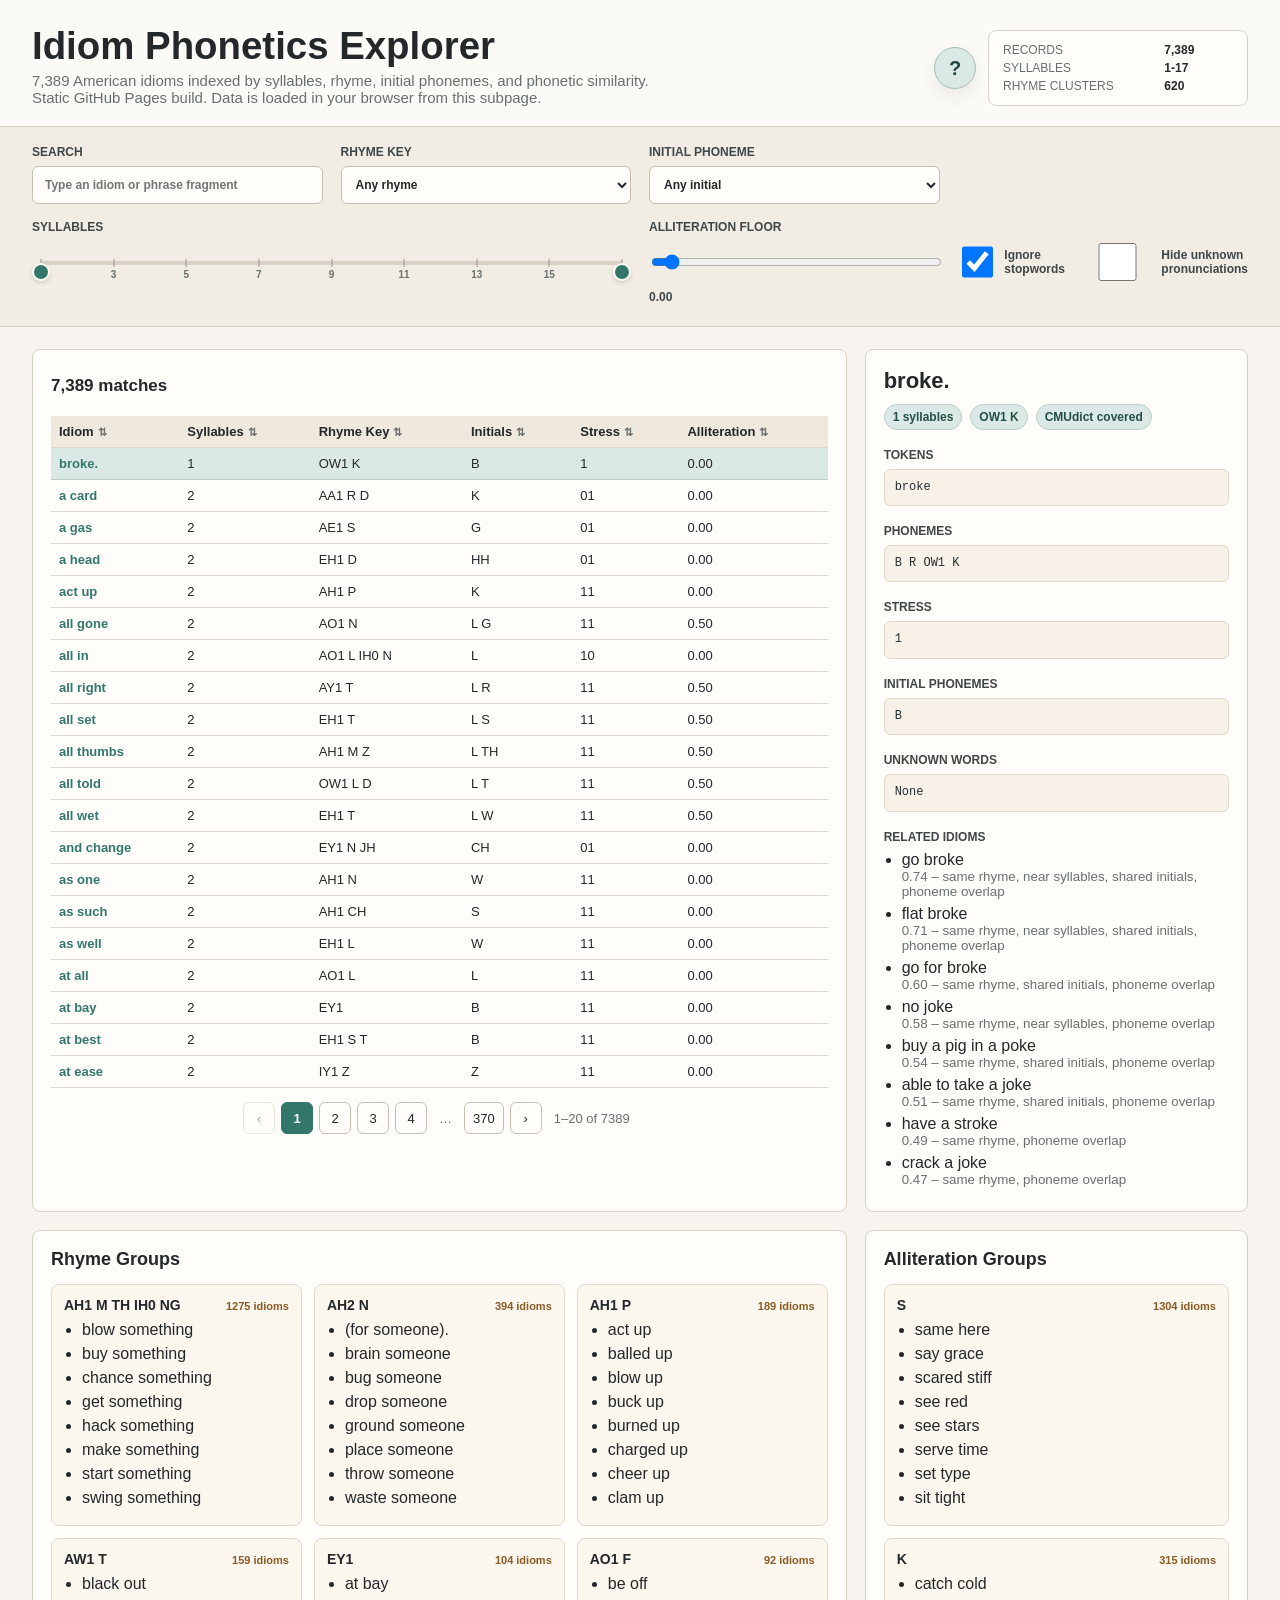
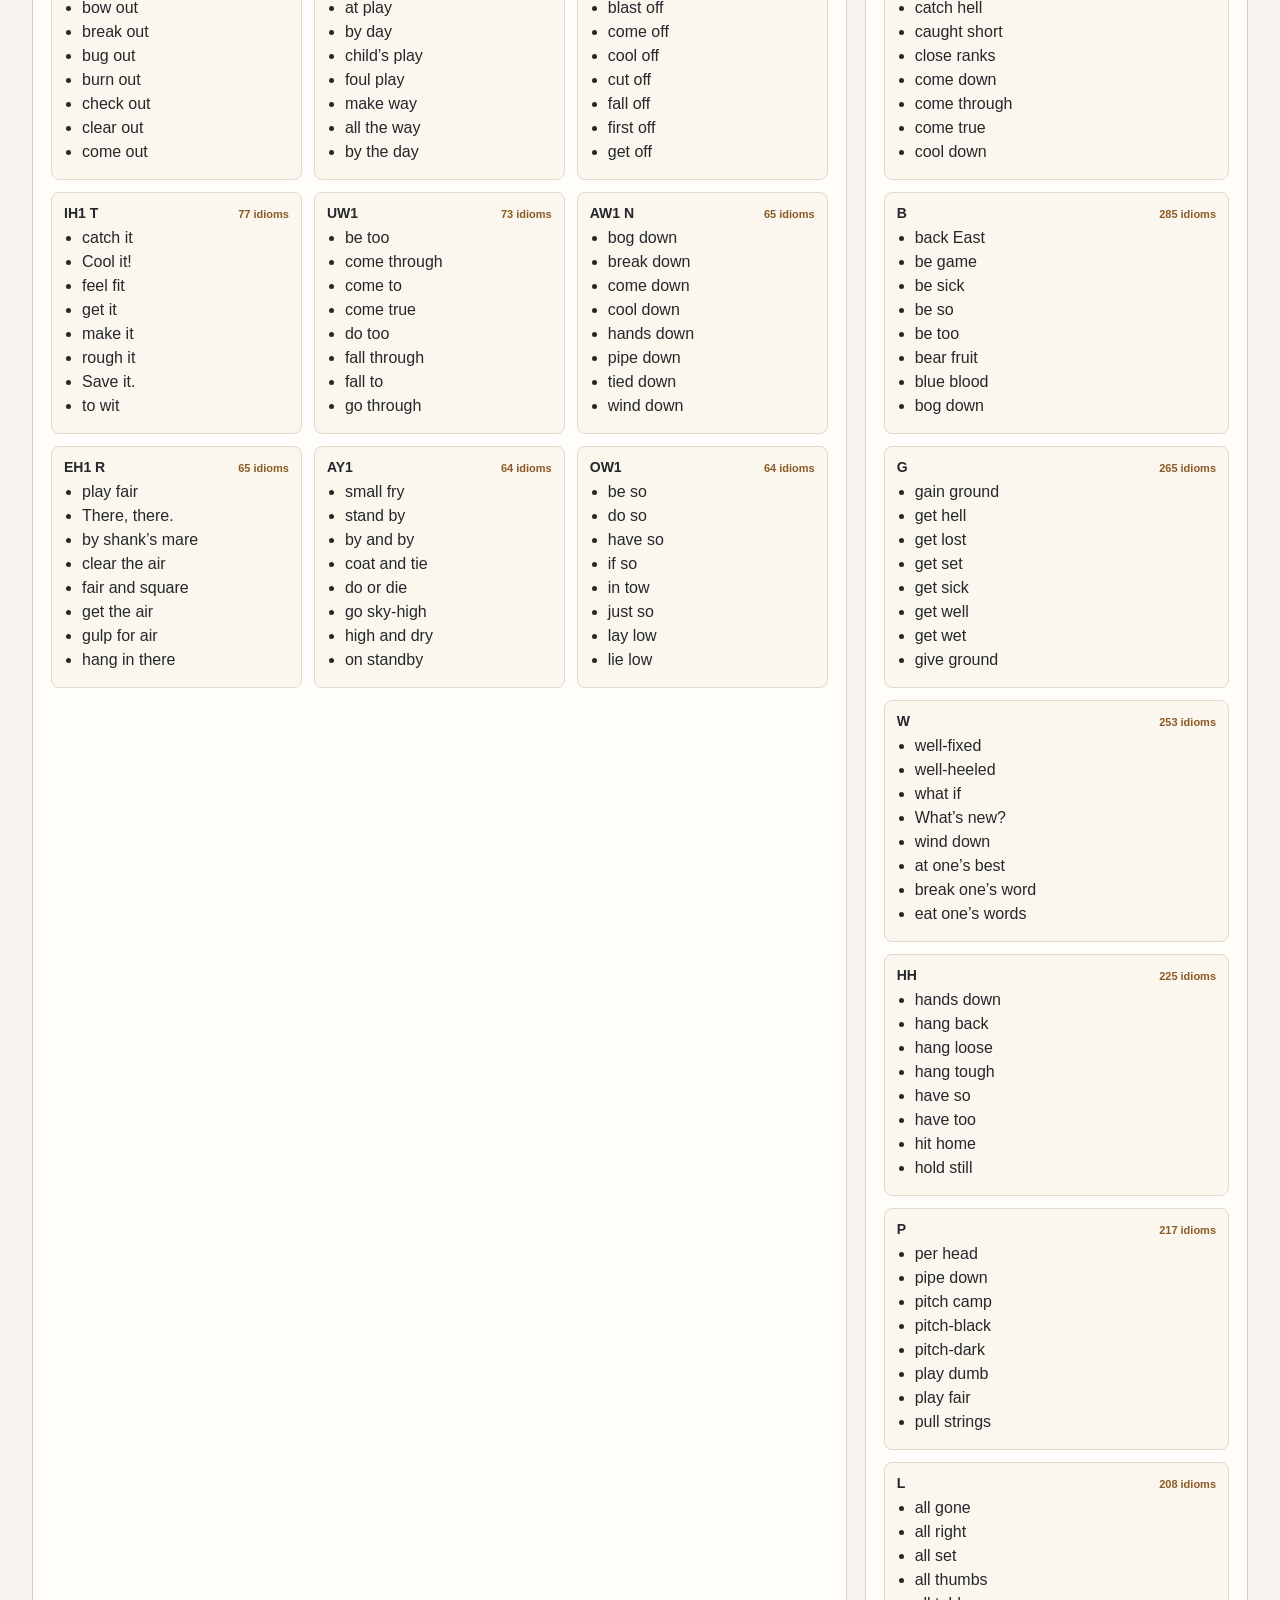
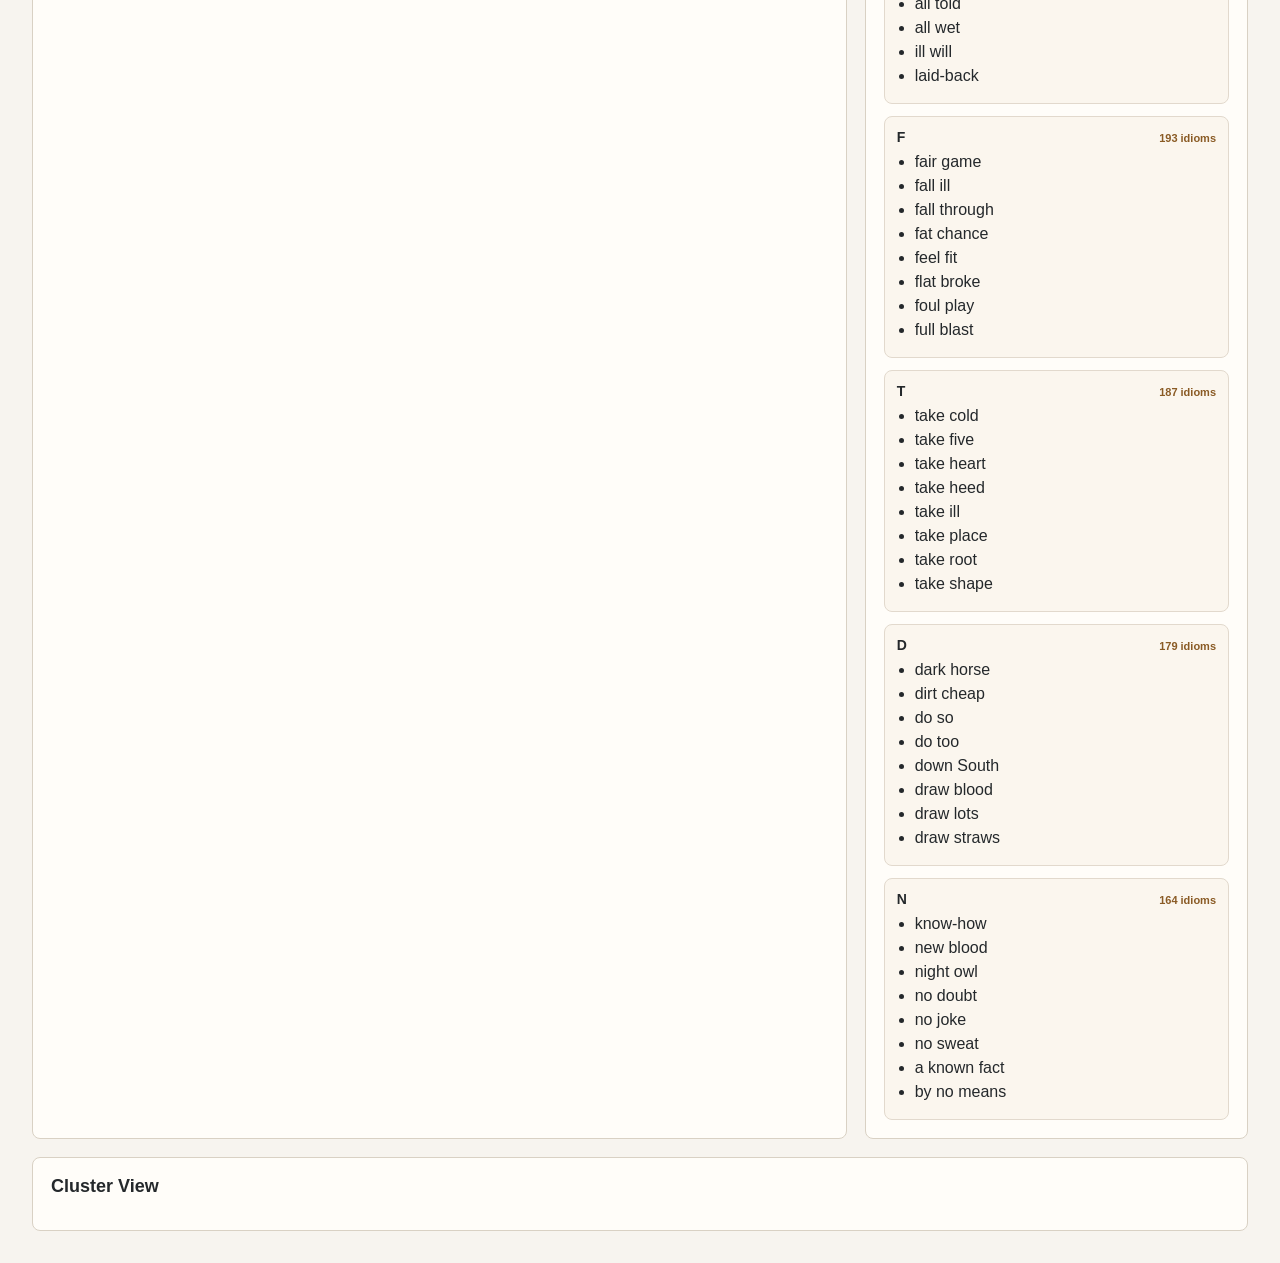
==== docs/idiom-dictionary-network/index.html @ a259558b "removed python build from CI/CD" ====
<!doctype html>
<html lang="en">
<head>
  <meta charset="utf-8">
  <meta name="viewport" content="width=device-width, initial-scale=1">
  <title>Idiom Phonetics Explorer</title>
  <meta name="description" content="Explore 7,389 American idioms by syllable count, rhyme, alliteration, stress patterns, and phonetic similarity.">
  <link rel="stylesheet" href="./assets/styles.css">
  <link rel="stylesheet" href="./assets/static.css">
  <script src="https://d3js.org/d3.v7.min.js"></script>
</head>
<body>
  <div class="app-shell">
    <header class="masthead">
      <div class="masthead-copy">
        <h1>Idiom Phonetics Explorer</h1>
        <p>7,389 American idioms indexed by syllables, rhyme, initial phonemes, and phonetic similarity.</p>
        <p class="static-note">Static GitHub Pages build. Data is loaded in your browser from this subpage.</p>
      </div>
      <div class="masthead-tools">
        <button id="help-open" class="help-button" type="button" title="Open phonetics guide" aria-label="Open phonetics guide" aria-haspopup="dialog" aria-expanded="false">?</button>
        <div class="dataset-meta">
          <span>Records</span><strong>7,389</strong>
          <span>Syllables</span><strong>1-17</strong>
          <span>Rhyme clusters</span><strong>620</strong>
        </div>
      </div>
    </header>

    <div id="help-modal" class="help-modal" role="dialog" aria-modal="true" aria-labelledby="help-title">
      <div class="help-backdrop" data-close-help></div>
      <div class="help-dialog" role="document">
        <div class="help-modal-header">
          <div>
            <p class="help-kicker">Phonetic Guide</p>
            <h2 id="help-title">How the sound filters work</h2>
          </div>
          <button id="help-close" class="help-close-button" type="button" title="Close help" aria-label="Close help">&times;</button>
        </div>
        <p class="help-intro">These labels are sound-based. Read the phoneme codes as compact pronunciation hints, then use the filters to compare idioms by how they sound.</p>
        <div class="help-tabs-shell">
          <div class="help-tabs" role="tablist" aria-label="Phonetics lessons">
            <button id="help-tab-rhyme" class="help-tab help-tab-selected" type="button" role="tab" aria-selected="true" aria-controls="help-panel-rhyme" data-help-tab="rhyme">Rhyme Key</button>
            <button id="help-tab-initials" class="help-tab" type="button" role="tab" aria-selected="false" aria-controls="help-panel-initials" data-help-tab="initials">Initials</button>
            <button id="help-tab-alliteration" class="help-tab" type="button" role="tab" aria-selected="false" aria-controls="help-panel-alliteration" data-help-tab="alliteration">Alliteration Floor</button>
            <button id="help-tab-stress" class="help-tab" type="button" role="tab" aria-selected="false" aria-controls="help-panel-stress" data-help-tab="stress">Stress</button>
            <button id="help-tab-phonemes" class="help-tab" type="button" role="tab" aria-selected="false" aria-controls="help-panel-phonemes" data-help-tab="phonemes">Phonemes</button>
          </div>
          <section id="help-panel-rhyme" class="help-tab-panel is-active" role="tabpanel" aria-labelledby="help-tab-rhyme" data-help-panel="rhyme">
            <h3>Rhyme key</h3>
            <p>A rhyme key is the ending sound signature for the whole idiom. The app starts at the last stressed vowel and keeps every phoneme to the end.</p>
            <p class="help-link-row"><a href="https://en.wikipedia.org/wiki/Rhyme" target="_blank" rel="noreferrer noopener">Rhyme on Wikipedia</a></p>
            <div class="help-example"><span>Example</span><code>EH1 F ER0 T</code><span>Phrase</span><strong>an A for effort</strong></div>
            <ul>
              <li>Use it to find idioms whose endings sound alike.</li>
              <li>Spelling does not matter; the ARPABET sound codes do.</li>
              <li>Blank keys mean the app could not find enough pronunciation data.</li>
            </ul>
          </section>
          <section id="help-panel-initials" class="help-tab-panel" role="tabpanel" aria-labelledby="help-tab-initials" data-help-panel="initials" hidden>
            <h3>Initials</h3>
            <p>Initials are first consonant sounds from counted words, not first letters. Sound is what matters: cat and kite share K, and phone and fun share F even though they do not share the same first letter.</p>
            <p class="help-link-row"><a href="https://en.wikipedia.org/wiki/Syllable#Onset" target="_blank" rel="noreferrer noopener">Syllable onset on Wikipedia</a></p>
            <div class="help-example"><span>Example</span><code>L K B</code><span>Phrase</span><strong>let the cat out of the bag (stopwords ignored)</strong></div>
            <ul>
              <li>Words that begin with a vowel may not add an initial consonant.</li>
              <li>The stopword option can skip small words such as a, the, of, and to.</li>
              <li>Use the Initial Phoneme filter to gather idioms that start with a chosen sound.</li>
            </ul>
          </section>
          <section id="help-panel-alliteration" class="help-tab-panel" role="tabpanel" aria-labelledby="help-tab-alliteration" data-help-panel="alliteration" hidden>
            <h3>Alliteration floor</h3>
            <p>The floor is the minimum repeated-initial score an idiom must reach. The score is the share of counted words using the most common initial sound.</p>
            <p class="help-link-row"><a href="https://en.wikipedia.org/wiki/Alliteration" target="_blank" rel="noreferrer noopener">Alliteration on Wikipedia</a></p>
            <div class="help-example"><span>Example</span><code>0.67 (D F F)</code><span>Phrase</span><strong>add fuel to the fire</strong></div>
            <ul>
              <li>0.00 lets every idiom through.</li>
              <li>0.50 keeps idioms where at least half of the counted initials match.</li>
              <li>1.00 keeps only phrases where every counted initial matches.</li>
            </ul>
          </section>
          <section id="help-panel-stress" class="help-tab-panel" role="tabpanel" aria-labelledby="help-tab-stress" data-help-panel="stress" hidden>
            <h3>Stress</h3>
            <p>Stress marks show which syllables are emphasized in pronunciation. Here, 1 means stressed and 0 means unstressed.</p>
            <p class="help-link-row"><a href="https://en.wikipedia.org/wiki/Stress_(linguistics)" target="_blank" rel="noreferrer noopener">Stress (linguistics) on Wikipedia</a></p>
            <div class="help-example"><span>Example</span><code>1 0 1</code><span>Phrase</span><strong>by and by</strong></div>
            <ul>
              <li>ARPABET vowels carry stress numbers: AH0 is unstressed, EH1 is stressed.</li>
              <li>The app treats primary and secondary stress as stressed.</li>
              <li>Stress matters for rhyme because the rhyme key begins near the final stressed vowel.</li>
            </ul>
          </section>
          <section id="help-panel-phonemes" class="help-tab-panel" role="tabpanel" aria-labelledby="help-tab-phonemes" data-help-panel="phonemes" hidden>
            <h3>Phoneme pronunciation guide</h3>
            <p>Phonemes are the speech sounds behind each idiom. This app uses ARPABET codes: consonants are plain letters, and vowels usually end with a stress number.</p>
            <p class="help-link-row"><a href="https://en.wikipedia.org/wiki/ARPABET" target="_blank" rel="noreferrer noopener">ARPABET on Wikipedia</a></p>
            <div class="help-example"><span>Example</span><code>K AE1 T = cat</code><span>Phrase</span><strong>let the cat out of the bag</strong></div>
            <div class="phoneme-guide">
              <div class="phoneme-card"><code>AA</code><span>f<u>a</u>ther</span></div>
              <div class="phoneme-card"><code>AE</code><span>c<u>a</u>t</span></div>
              <div class="phoneme-card"><code>AH</code><span>str<u>u</u>t or sof<u>a</u></span></div>
              <div class="phoneme-card"><code>AO</code><span>th<u>ou</u>ght</span></div>
              <div class="phoneme-card"><code>AW</code><span>c<u>ow</u></span></div>
              <div class="phoneme-card"><code>AY</code><span>m<u>y</u></span></div>
              <div class="phoneme-card"><code>EH</code><span>b<u>e</u>d</span></div>
              <div class="phoneme-card"><code>ER</code><span>b<u>ir</u>d</span></div>
              <div class="phoneme-card"><code>EY</code><span>d<u>ay</u></span></div>
              <div class="phoneme-card"><code>IH</code><span>s<u>i</u>t</span></div>
              <div class="phoneme-card"><code>IY</code><span>s<u>ee</u></span></div>
              <div class="phoneme-card"><code>OW</code><span>g<u>o</u></span></div>
              <div class="phoneme-card"><code>OY</code><span>b<u>oy</u></span></div>
              <div class="phoneme-card"><code>UH</code><span>b<u>oo</u>k</span></div>
              <div class="phoneme-card"><code>UW</code><span>t<u>oo</u></span></div>
              <div class="phoneme-card"><code>CH</code><span><u>ch</u>air</span></div>
              <div class="phoneme-card"><code>DH</code><span><u>th</u>is</span></div>
              <div class="phoneme-card"><code>HH</code><span><u>h</u>at</span></div>
              <div class="phoneme-card"><code>JH</code><span><u>j</u>am</span></div>
              <div class="phoneme-card"><code>NG</code><span>si<u>ng</u></span></div>
              <div class="phoneme-card"><code>SH</code><span><u>sh</u>oe</span></div>
              <div class="phoneme-card"><code>TH</code><span><u>th</u>in</span></div>
              <div class="phoneme-card"><code>ZH</code><span>mea<u>s</u>ure</span></div>
            </div>
            <ul>
              <li>Stress numbers attach to vowels: 0 is unstressed, 1 is primary stress, and 2 is secondary stress.</li>
              <li>Consonant codes such as B, K, L, M, P, S, T, and Z are read much like their letters.</li>
              <li>Read a phrase left to right as sounds, not spelling: F OW1 N is phone.</li>
            </ul>
          </section>
        </div>
      </div>
    </div>

    <section class="controls static-controls">
      <label><span>Search</span><input id="search" type="text" placeholder="Type an idiom or phrase fragment"></label>
      <label><span>Rhyme Key</span><select id="rhyme-key"><option value="">Any rhyme</option></select></label>
      <label><span>Initial Phoneme</span><select id="initial-phone"><option value="">Any initial</option></select></label>
      <label class="syllable-range-control"><span>Syllables</span><div class="range-slider" data-min="1" data-max="17"><div id="syllable-range-track" class="range-slider-track" style="--range-start:0%;--range-end:100%"></div><div id="syllable-range-ticks" class="range-slider-ticks"></div><input id="min-syllables" type="range" min="1" max="17" step="1" value="1" aria-label="Minimum syllables"><input id="max-syllables" type="range" min="1" max="17" step="1" value="17" aria-label="Maximum syllables"></div></label>
      <label><span>Alliteration Floor</span><input id="alliteration" type="range" min="0" max="1" step="0.05" value="0"><strong id="alliteration-value">0.00</strong></label>
      <div class="checklist">
        <label><input id="ignore-stopwords" type="checkbox" checked> Ignore stopwords</label>
        <label><input id="hide-unknown" type="checkbox"> Hide unknown pronunciations</label>
      </div>
    </section>

    <main class="workspace">
      <section class="panel table-panel">
        <div id="results-summary" class="summary-bar"></div>
        <div id="table-wrap"></div>
      </section>
      <aside id="detail-panel" class="panel detail-panel"></aside>
      <section class="panel">
        <h2>Rhyme Groups</h2>
        <div id="rhyme-groups"></div>
      </section>
      <section class="panel">
        <h2>Alliteration Groups</h2>
        <div id="alliteration-groups"></div>
      </section>
      <section class="panel graph-panel">
        <h2>Cluster View</h2>
        <div id="cluster-graph" style="position:relative"></div>
      </section>
    </main>
  </div>

  <script src="./assets/app.js"></script>
</body>
</html>
---- docs/idiom-dictionary-network/assets/styles.css ----
:root {
  color-scheme: light;
  --ink: #24282b;
  --muted: #68706f;
  --line: #d9d1c4;
  --paper: #f7f4ef;
  --panel: #fffdf9;
  --accent: #33776b;
  --accent-soft: #dbe9e6;
  --warn: #8a5b25;
}

* {
  box-sizing: border-box;
}

body {
  margin: 0;
  background: var(--paper);
  color: var(--ink);
  font-family: Inter, "Segoe UI", Arial, sans-serif;
}

.app-shell {
  min-height: 100vh;
}

.masthead {
  display: flex;
  align-items: flex-end;
  justify-content: space-between;
  gap: 24px;
  padding: 26px 32px 20px;
  border-bottom: 1px solid var(--line);
  background: #fbfaf6;
}

.masthead h1 {
  margin: 0 0 6px;
  font-size: clamp(26px, 3vw, 42px);
  line-height: 1.05;
  letter-spacing: 0;
}

.masthead p {
  max-width: 720px;
  margin: 0;
  color: var(--muted);
  font-size: 15px;
}

.dataset-meta {
  display: grid;
  grid-template-columns: auto auto;
  gap: 4px 12px;
  align-items: center;
  min-width: 260px;
  padding: 12px 14px;
  border: 1px solid var(--line);
  border-radius: 8px;
  background: var(--panel);
  font-size: 12px;
}

.dataset-meta span {
  color: var(--muted);
  text-transform: uppercase;
  letter-spacing: 0;
}

.dataset-meta strong {
  overflow-wrap: anywhere;
}

.masthead-tools {
  display: flex;
  align-items: center;
  gap: 12px;
}

.help-button {
  flex: 0 0 auto;
  width: 42px;
  height: 42px;
  border: 1px solid #a9beb9;
  border-radius: 50%;
  background: var(--accent-soft);
  color: #214842;
  font: inherit;
  font-size: 20px;
  font-weight: 800;
  line-height: 1;
  cursor: pointer;
  box-shadow: 0 8px 18px rgba(36, 40, 43, 0.08);
}

.help-button:hover,
.help-button:focus-visible {
  border-color: var(--accent);
  background: #cde1dd;
  outline: 2px solid rgba(51, 119, 107, 0.25);
  outline-offset: 2px;
}

.help-modal {
  display: none;
  position: fixed;
  inset: 0;
  z-index: 20;
  align-items: center;
  justify-content: center;
  padding: 24px;
}

.help-modal.is-open {
  display: flex;
}

.help-backdrop {
  position: absolute;
  inset: 0;
  border: 0;
  background: rgba(36, 40, 43, 0.54);
  backdrop-filter: blur(3px);
  cursor: pointer;
}

.help-escape-signal {
  position: absolute;
  width: 1px;
  height: 1px;
  padding: 0;
  margin: -1px;
  overflow: hidden;
  clip: rect(0, 0, 0, 0);
  white-space: nowrap;
  border: 0;
}

.help-dialog {
  position: relative;
  width: min(880px, calc(100vw - 32px));
  max-height: calc(100vh - 48px);
  overflow: auto;
  border: 1px solid #c8bfb2;
  border-radius: 8px;
  background: var(--panel);
  box-shadow: 0 24px 70px rgba(36, 40, 43, 0.28);
}

.help-modal-header {
  display: flex;
  align-items: flex-start;
  justify-content: space-between;
  gap: 18px;
  padding: 22px 24px 12px;
  border-bottom: 1px solid #eadfce;
  background: #fbf6ee;
}

.help-modal-header h2 {
  margin: 3px 0 0;
  font-size: 24px;
  line-height: 1.15;
  letter-spacing: 0;
}

.help-kicker {
  margin: 0;
  color: var(--accent);
  font-size: 12px;
  font-weight: 800;
  letter-spacing: 0;
  text-transform: uppercase;
}

.help-close-button {
  flex: 0 0 auto;
  width: 34px;
  height: 34px;
  border: 1px solid #d7caba;
  border-radius: 50%;
  background: var(--panel);
  color: var(--ink);
  font: inherit;
  font-size: 17px;
  font-weight: 800;
  line-height: 1;
  cursor: pointer;
}

.help-close-button:hover,
.help-close-button:focus-visible {
  border-color: var(--accent);
  color: var(--accent);
  outline: 2px solid rgba(51, 119, 107, 0.2);
  outline-offset: 2px;
}

.help-intro {
  margin: 0;
  padding: 16px 24px 0;
  color: #465052;
  font-size: 14px;
  line-height: 1.55;
}

.help-tabs-shell {
  padding: 18px 24px 24px;
}

.help-tabs {
  display: flex;
  flex-wrap: wrap;
  gap: 8px;
  border: 0;
}

.help-tab {
  min-height: 38px;
  padding: 10px 13px;
  border: 1px solid #d7caba;
  border-radius: 999px;
  background: #f5eee4;
  color: #3c4648;
  font: inherit;
  font-size: 13px;
  font-weight: 800;
  letter-spacing: 0;
  cursor: pointer;
}

.help-tabs .help-tab {
  border: 1px solid #d7caba !important;
  border-radius: 999px !important;
  background: #f5eee4 !important;
  color: #3c4648 !important;
}

.help-tab:hover,
.help-tab:focus-visible {
  border-color: #a9beb9;
  outline: 2px solid rgba(51, 119, 107, 0.16);
  outline-offset: 1px;
}

.help-tab-selected,
.help-tabs .help-tab-selected {
  border-color: var(--accent) !important;
  background: var(--accent) !important;
  color: #fffdf9 !important;
}

.help-tab-panel {
  margin-top: 16px;
  padding: 18px;
  border: 1px solid #e2d9cd;
  border-radius: 8px;
  background: #fffaf2;
}

.help-tab-panel:not(.is-active)[hidden] {
  display: none;
}

.help-tab-panel h3 {
  margin: 0 0 8px;
  font-size: 19px;
  line-height: 1.2;
  letter-spacing: 0;
}

.help-tab-panel p {
  max-width: 720px;
  margin: 0;
  color: #3f4748;
  font-size: 15px;
  line-height: 1.55;
}

.help-link-row {
  margin: 10px 0 0;
}

.help-link-row a {
  color: var(--accent);
  font-size: 14px;
  font-weight: 700;
  text-decoration-thickness: 1.5px;
  text-underline-offset: 2px;
}

.help-link-row a:hover,
.help-link-row a:focus-visible {
  color: #25574f;
}

.help-example {
  display: grid;
  grid-template-columns: auto minmax(0, 1fr);
  gap: 10px;
  align-items: center;
  margin: 16px 0 14px;
}

.help-example span {
  color: var(--warn);
  font-size: 11px;
  font-weight: 800;
  letter-spacing: 0;
  text-transform: uppercase;
}

.help-example code {
  overflow-wrap: anywhere;
  padding: 9px 10px;
  border: 1px solid #e0d4c2;
  border-radius: 6px;
  background: #f8f1e7;
  color: #253033;
  font-family: Consolas, "SFMono-Regular", monospace;
  font-size: 13px;
  line-height: 1.35;
}

.help-example strong {
  overflow-wrap: anywhere;
  color: #253033;
  font-size: 14px;
  line-height: 1.35;
}

.help-tab-panel ul {
  margin: 0;
  padding-left: 18px;
  color: #4e5758;
  font-size: 14px;
  line-height: 1.55;
}

.help-tab-panel li {
  margin: 5px 0;
}

.phoneme-guide {
  display: grid;
  grid-template-columns: repeat(auto-fit, minmax(118px, 1fr));
  gap: 8px;
  margin: 14px 0;
}

.phoneme-card {
  display: grid;
  grid-template-columns: 42px minmax(0, 1fr);
  gap: 8px;
  align-items: center;
  min-height: 38px;
  padding: 7px 8px;
  border: 1px solid #e4d8c7;
  border-radius: 6px;
  background: #fbf6ee;
}

.phoneme-card code {
  color: #214842;
  font-family: Consolas, "SFMono-Regular", monospace;
  font-size: 13px;
  font-weight: 800;
}

.phoneme-card span {
  overflow-wrap: anywhere;
  color: #4a5253;
  font-size: 13px;
  line-height: 1.25;
}

.phoneme-card u {
  text-decoration-thickness: 2px;
  text-underline-offset: 2px;
}

.controls {
  display: grid;
  grid-template-columns: repeat(3, minmax(220px, 1fr));
  gap: 16px 18px;
  padding: 18px 32px 22px;
  border-bottom: 1px solid var(--line);
  background: #f1ece4;
}

.controls label {
  display: grid;
  gap: 7px;
  min-width: 0;
  font-size: 12px;
  font-weight: 700;
  color: #3f4748;
  text-transform: uppercase;
  letter-spacing: 0;
}

.controls input {
  width: 100%;
  height: 38px;
  padding: 0 12px;
  border: 1px solid #c8bfb2;
  border-radius: 6px;
  background: var(--panel);
  color: var(--ink);
  font: inherit;
  text-transform: none;
}

.controls .Select-control {
  min-height: 38px;
  border: 1px solid #c8bfb2;
  border-radius: 6px;
  background: var(--panel);
}

.controls .Select-placeholder,
.controls .Select--single > .Select-control .Select-value,
.controls .Select-input {
  line-height: 36px;
}

.controls .dash-dropdown-content {
  max-height: none !important;
  overflow: visible !important;
}

.controls .dash-options-list.dash-dropdown-options {
  max-height: 360px !important;
  overflow-y: auto !important;
}

.controls .VirtualizedSelectOption,
.controls .VirtualizedSelectFocusedOption {
  min-height: 30px;
  padding: 5px 10px;
  line-height: 20px;
}

.wide-control {
  grid-column: span 1;
}

.checklist {
  display: flex;
  align-items: center;
  gap: 16px;
  min-height: 58px;
  color: #354143;
  font-size: 13px;
}

.checklist label {
  display: inline-flex;
  grid-template-columns: none;
  align-items: center;
  gap: 8px;
  text-transform: none;
  font-weight: 600;
}

.workspace {
  display: grid;
  grid-template-columns: minmax(0, 1.7fr) minmax(320px, 0.8fr);
  gap: 18px;
  padding: 22px 32px 32px;
}

.panel {
  min-width: 0;
  padding: 18px;
  border: 1px solid var(--line);
  border-radius: 8px;
  background: var(--panel);
}

.panel h2 {
  margin: 0 0 14px;
  font-size: 18px;
  line-height: 1.2;
  letter-spacing: 0;
}

.table-panel {
  min-height: 620px;
}

.detail-panel {
  align-self: start;
}

.graph-panel {
  grid-column: 1 / -1;
}

.summary-bar {
  display: flex;
  align-items: center;
  justify-content: space-between;
  min-height: 36px;
  margin-bottom: 12px;
  color: var(--muted);
  font-size: 13px;
}

.summary-bar strong {
  margin-right: 12px;
  color: var(--ink);
  font-size: 17px;
}

.detail-content h2 {
  margin: 0 0 10px;
  font-size: 22px;
  line-height: 1.15;
  letter-spacing: 0;
}

.detail-content h3 {
  margin: 18px 0 7px;
  color: #3f4748;
  font-size: 12px;
  text-transform: uppercase;
  letter-spacing: 0;
}

.detail-content code {
  display: block;
  overflow-wrap: anywhere;
  padding: 9px 10px;
  border: 1px solid #e2d9cd;
  border-radius: 6px;
  background: #f8f1e7;
  color: #253033;
  font-family: Consolas, "SFMono-Regular", monospace;
  font-size: 12px;
  line-height: 1.45;
  white-space: normal;
}

.detail-badges {
  display: flex;
  flex-wrap: wrap;
  gap: 8px;
}

.detail-badges span {
  padding: 5px 8px;
  border: 1px solid #b8cec9;
  border-radius: 999px;
  background: var(--accent-soft);
  color: #254f49;
  font-size: 12px;
  font-weight: 700;
}

.detail-content ul,
.group-block ul {
  margin: 0;
  padding-left: 18px;
}

.detail-content li,
.group-block li {
  margin: 6px 0;
}

.detail-content small {
  display: block;
  color: var(--muted);
}

.group-list {
  display: grid;
  grid-template-columns: repeat(auto-fit, minmax(250px, 1fr));
  gap: 12px;
}

.group-block {
  padding: 12px;
  border: 1px solid #e2d9cd;
  border-radius: 8px;
  background: #fbf6ee;
}

.group-block h3 {
  display: flex;
  align-items: baseline;
  justify-content: space-between;
  gap: 12px;
  margin: 0 0 8px;
  font-size: 14px;
  letter-spacing: 0;
}

.group-block h3 span {
  overflow-wrap: anywhere;
}

.group-block small {
  flex: 0 0 auto;
  color: var(--warn);
  font-size: 11px;
  font-weight: 700;
}

.empty-state {
  color: var(--muted);
  font-size: 14px;
}

@media (max-width: 980px) {
  .masthead,
  .controls,
  .workspace {
    padding-left: 18px;
    padding-right: 18px;
  }

  .masthead {
    align-items: stretch;
    flex-direction: column;
  }

  .masthead-tools {
    width: 100%;
  }

  .dataset-meta {
    flex: 1 1 auto;
    min-width: 0;
  }

  .controls {
    grid-template-columns: 1fr;
  }

  .workspace {
    grid-template-columns: 1fr;
  }

}
---- docs/idiom-dictionary-network/assets/static.css ----
.static-note {
  margin: 0;
  color: var(--muted);
  font-size: 13px;
}

.static-controls {
  grid-template-columns: repeat(4, minmax(170px, 1fr));
}

.static-controls input[type="number"] {
  width: 100%;
}

.static-controls select {
  width: 100%;
  height: 38px;
  padding: 0 10px;
  border: 1px solid #c8bfb2;
  border-radius: 6px;
  background: var(--panel);
  color: var(--ink);
  font: inherit;
}

.static-controls input[type="range"] {
  width: 100%;
}

/* --- Data Table --- */
.static-table {
  width: 100%;
  border-collapse: collapse;
  font-size: 13px;
}

.static-table th,
.static-table td {
  padding: 8px;
  border-bottom: 1px solid #e1d8cb;
  text-align: left;
  vertical-align: top;
}

.static-table th {
  background: #efe8dc;
  cursor: pointer;
  user-select: none;
  white-space: nowrap;
}

.static-table th:hover {
  background: #e6ddd0;
}

.sort-indicator {
  display: inline-block;
  width: 14px;
  margin-left: 4px;
  color: var(--muted);
  font-size: 11px;
}

.sort-indicator.active {
  color: var(--accent);
  font-weight: 800;
}

.static-table button {
  padding: 0;
  border: 0;
  background: transparent;
  color: var(--accent);
  font: inherit;
  font-weight: 700;
  text-align: left;
  cursor: pointer;
}

.static-table tr.row-selected {
  background: var(--accent-soft);
}

.static-table tr.row-selected td {
  border-bottom-color: #b8cec9;
}

/* --- Pagination --- */
.pagination {
  display: flex;
  align-items: center;
  justify-content: center;
  gap: 6px;
  margin-top: 14px;
  font-size: 13px;
}

.pagination button {
  min-width: 32px;
  height: 32px;
  padding: 0 8px;
  border: 1px solid #c8bfb2;
  border-radius: 6px;
  background: var(--panel);
  color: var(--ink);
  font: inherit;
  font-size: 13px;
  cursor: pointer;
}

.pagination button:hover:not(:disabled) {
  border-color: var(--accent);
  background: var(--accent-soft);
}

.pagination button:disabled {
  opacity: 0.4;
  cursor: default;
}

.pagination button.page-active {
  border-color: var(--accent);
  background: var(--accent);
  color: #fffdf9;
  font-weight: 700;
}

.pagination .page-info {
  color: var(--muted);
  margin: 0 6px;
}

.small-muted {
  color: var(--muted);
  font-size: 12px;
}

/* --- Syllable Range Slider --- */
.syllable-range-control {
  grid-column: span 2;
}

.range-slider {
  position: relative;
  height: 38px;
  margin-bottom: 20px;
}

.range-slider-track {
  position: absolute;
  left: 9px;
  right: 9px;
  top: 50%;
  transform: translateY(-50%);
  height: 4px;
  background: #d9d1c4;
  border-radius: 2px;
  pointer-events: none;
}

.range-slider-track::before {
  content: '';
  position: absolute;
  left: calc(var(--range-start) * 1%);
  right: calc((100 - var(--range-end)) * 1%);
  height: 100%;
  background: #33776b;
  border-radius: 2px;
}

.range-slider-ticks {
  position: absolute;
  left: 9px;
  right: 9px;
  top: 50%;
  transform: translateY(-50%);
  height: 8px;
  pointer-events: none;
}

.range-slider-tick {
  position: absolute;
  width: 1px;
  height: 100%;
  background: #9a9490;
  transform: translateX(-0.5px);
}

.range-slider-tick-label {
  position: absolute;
  top: 10px;
  transform: translateX(-50%);
  font-size: 10px;
  color: #68706f;
  white-space: nowrap;
  font-weight: 600;
}

.range-slider input[type="range"] {
  position: absolute;
  top: 50%;
  transform: translateY(-50%);
  width: 100%;
  height: 38px;
  background: transparent;
  border: 0;
  padding: 0;
  margin: 0;
  -webkit-appearance: none;
  appearance: none;
  pointer-events: none;
  z-index: 5;
}

.range-slider input[type="range"]::-webkit-slider-runnable-track {
  -webkit-appearance: none;
  appearance: none;
  height: 0;
  background: transparent;
}

.range-slider input[type="range"]::-moz-range-track {
  background: transparent;
  border: 0;
  height: 0;
}

.range-slider input[type="range"]::-webkit-slider-thumb {
  -webkit-appearance: none;
  appearance: none;
  width: 18px;
  height: 18px;
  border-radius: 50%;
  background: #33776b;
  border: 2px solid #fffdf9;
  box-shadow: 0 2px 4px rgba(36, 40, 43, 0.15);
  cursor: pointer;
  pointer-events: auto;
  position: relative;
  z-index: 1;
}

.range-slider input[type="range"]::-moz-range-thumb {
  width: 18px;
  height: 18px;
  border-radius: 50%;
  background: #33776b;
  border: 2px solid #fffdf9;
  box-shadow: 0 2px 4px rgba(36, 40, 43, 0.15);
  cursor: pointer;
  pointer-events: auto;
}

/* --- D3 Network Graph --- */
.network-graph {
  width: 100%;
  height: 520px;
}

.network-graph .link {
  stroke: #a9a29a;
  stroke-width: 1;
  stroke-opacity: 0.6;
}

.network-graph .node {
  stroke: #2f3437;
  stroke-width: 1;
  cursor: pointer;
}

.network-graph .node:hover {
  stroke-width: 2;
  stroke: var(--accent);
}

.graph-tooltip {
  position: absolute;
  pointer-events: none;
  padding: 8px 10px;
  border: 1px solid #c8bfb2;
  border-radius: 6px;
  background: var(--panel);
  box-shadow: 0 4px 14px rgba(36, 40, 43, 0.15);
  font-size: 12px;
  line-height: 1.4;
  max-width: 280px;
  opacity: 0;
  transition: opacity 0.15s;
  z-index: 10;
}

.graph-tooltip.visible {
  opacity: 1;
}

.graph-tooltip strong {
  display: block;
  margin-bottom: 3px;
  font-size: 13px;
}

.graph-empty {
  display: flex;
  align-items: center;
  justify-content: center;
  height: 520px;
  color: var(--muted);
  font-size: 14px;
}

@media (max-width: 980px) {
  .static-controls {
    grid-template-columns: 1fr;
  }
  .syllable-range-control {
    grid-column: span 1;
  }
}
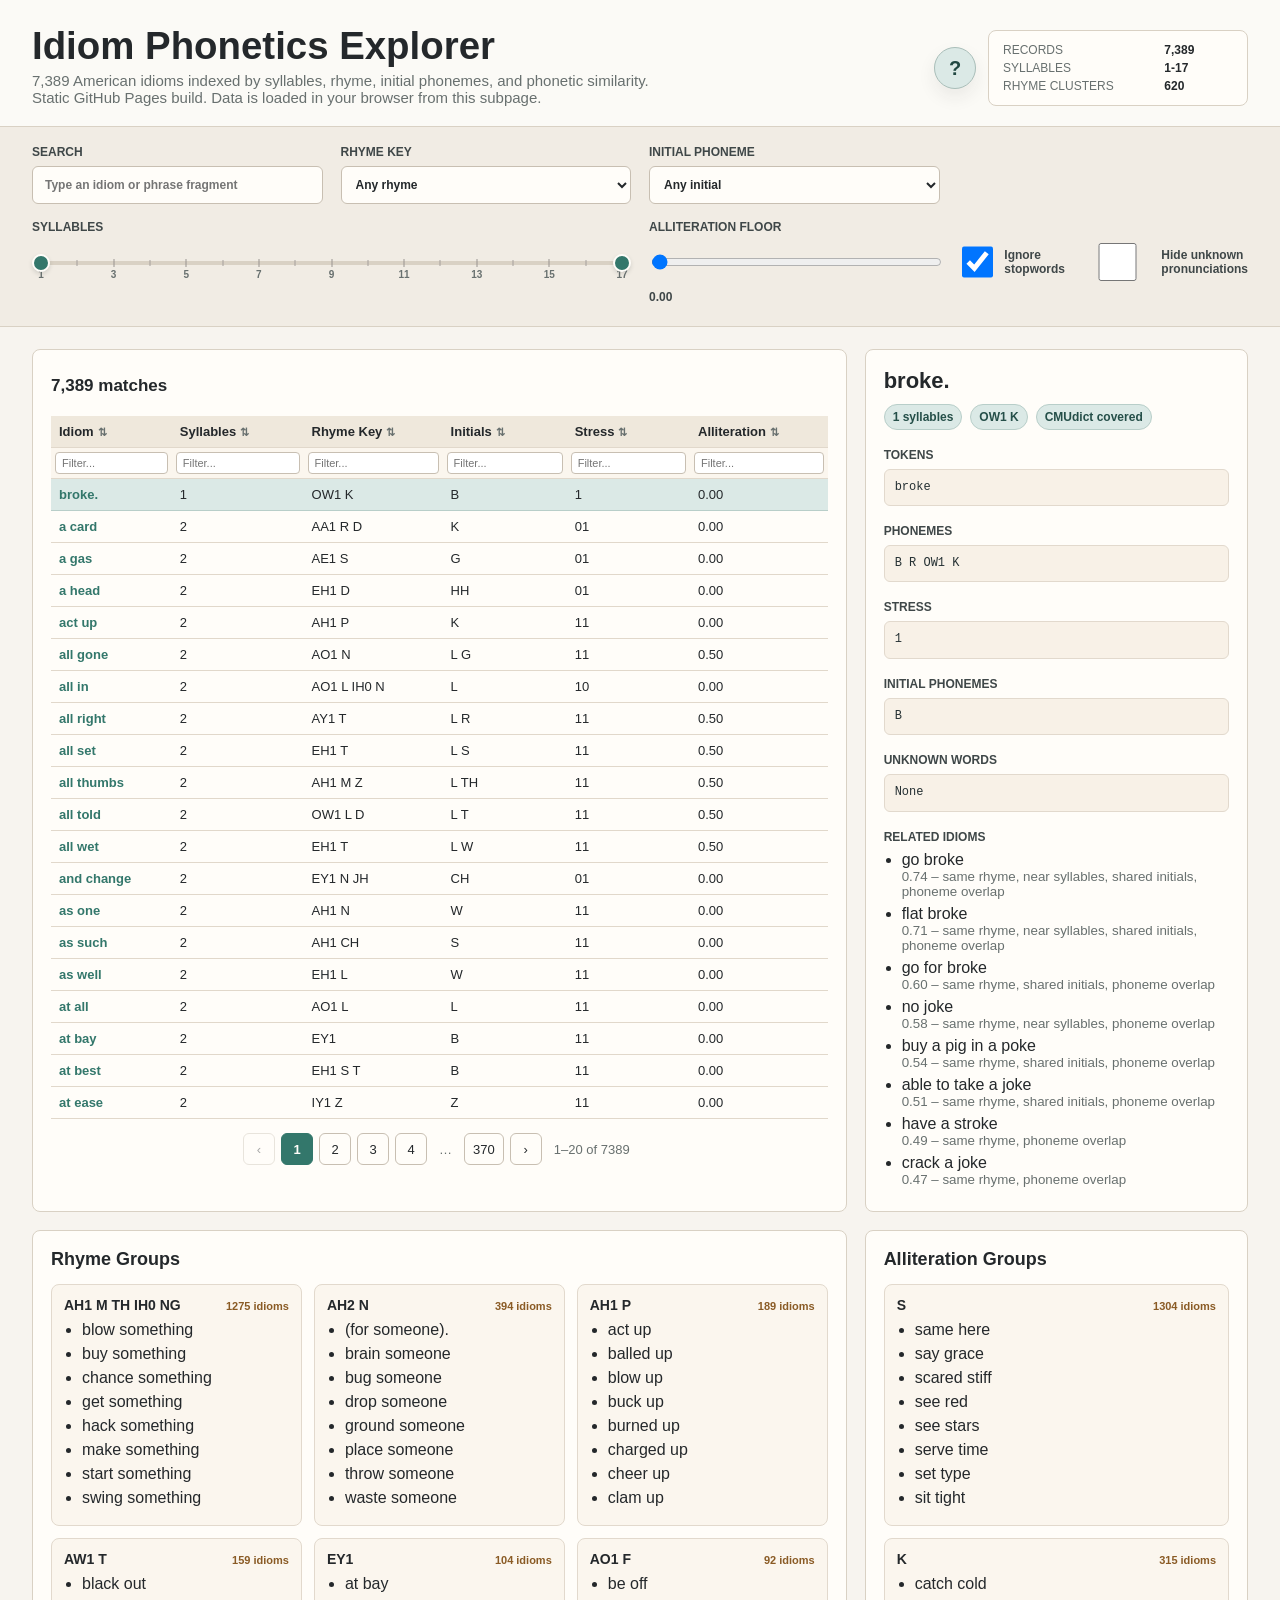
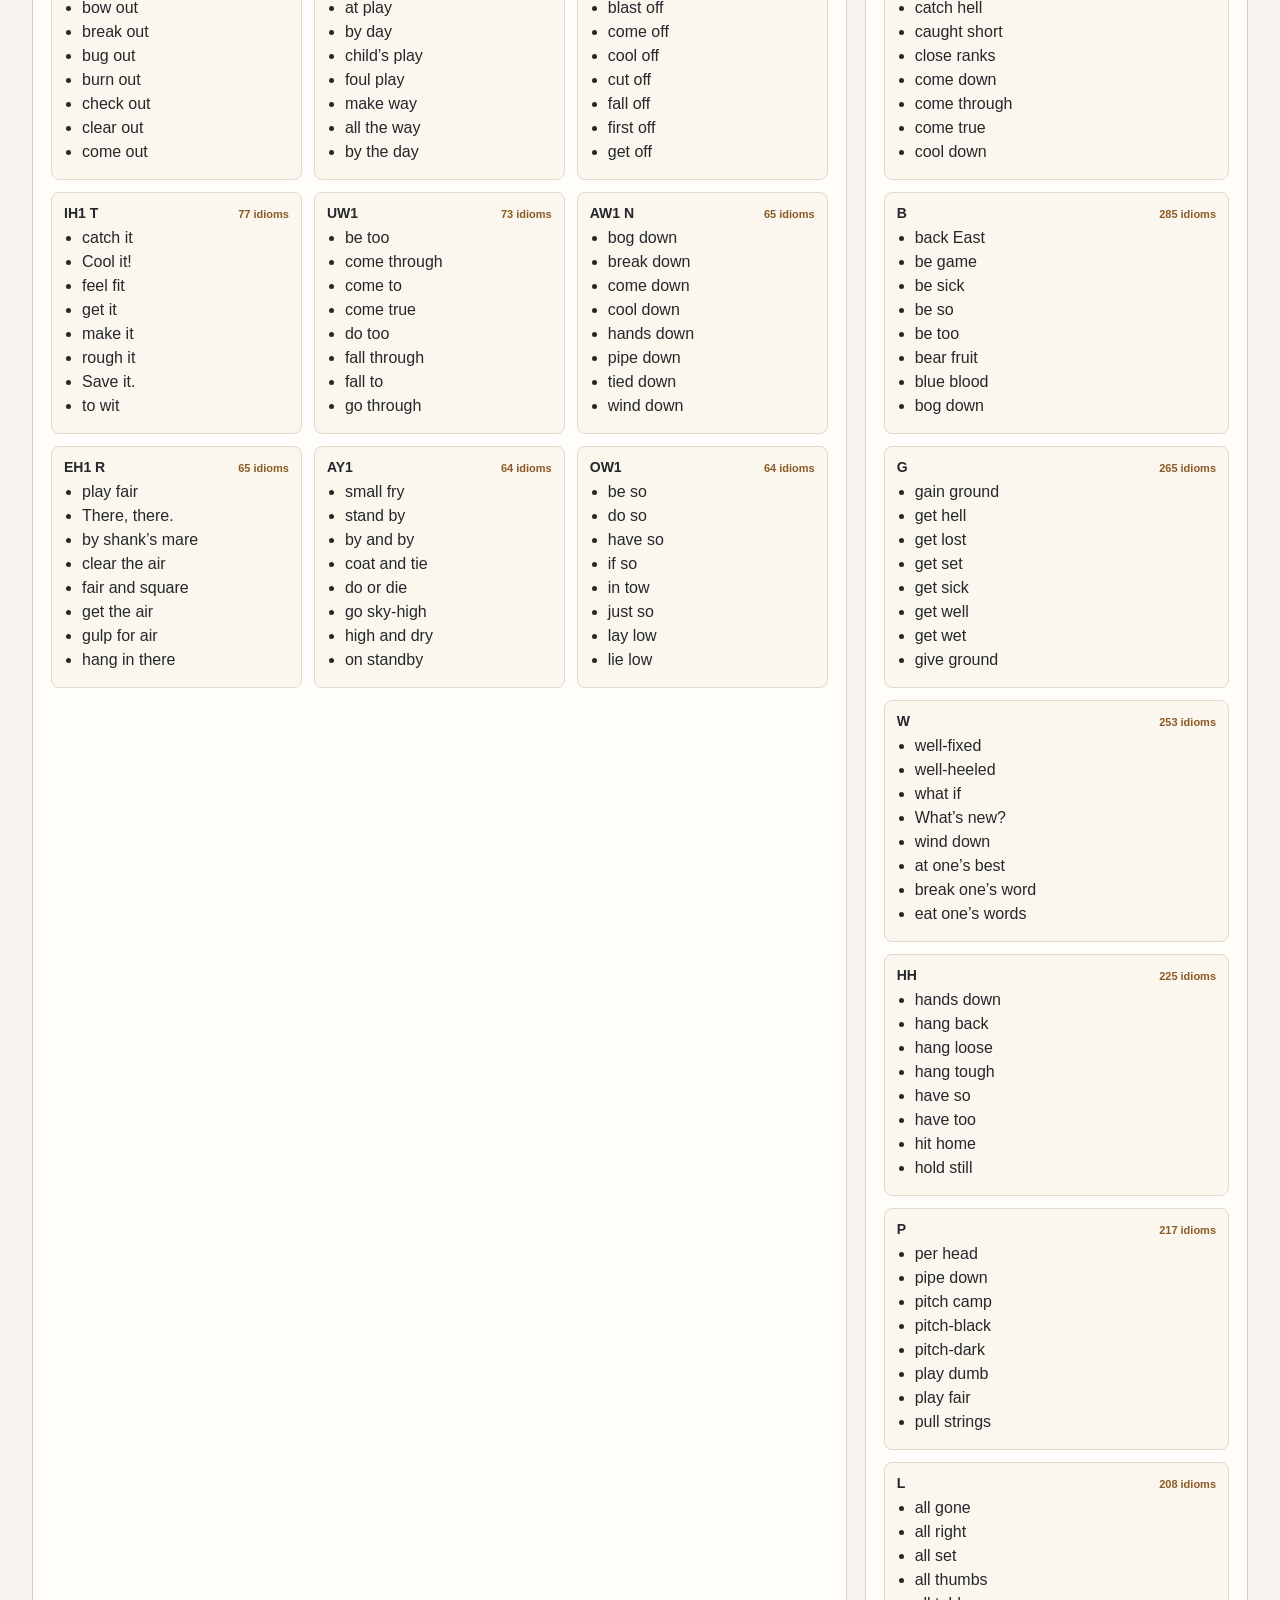
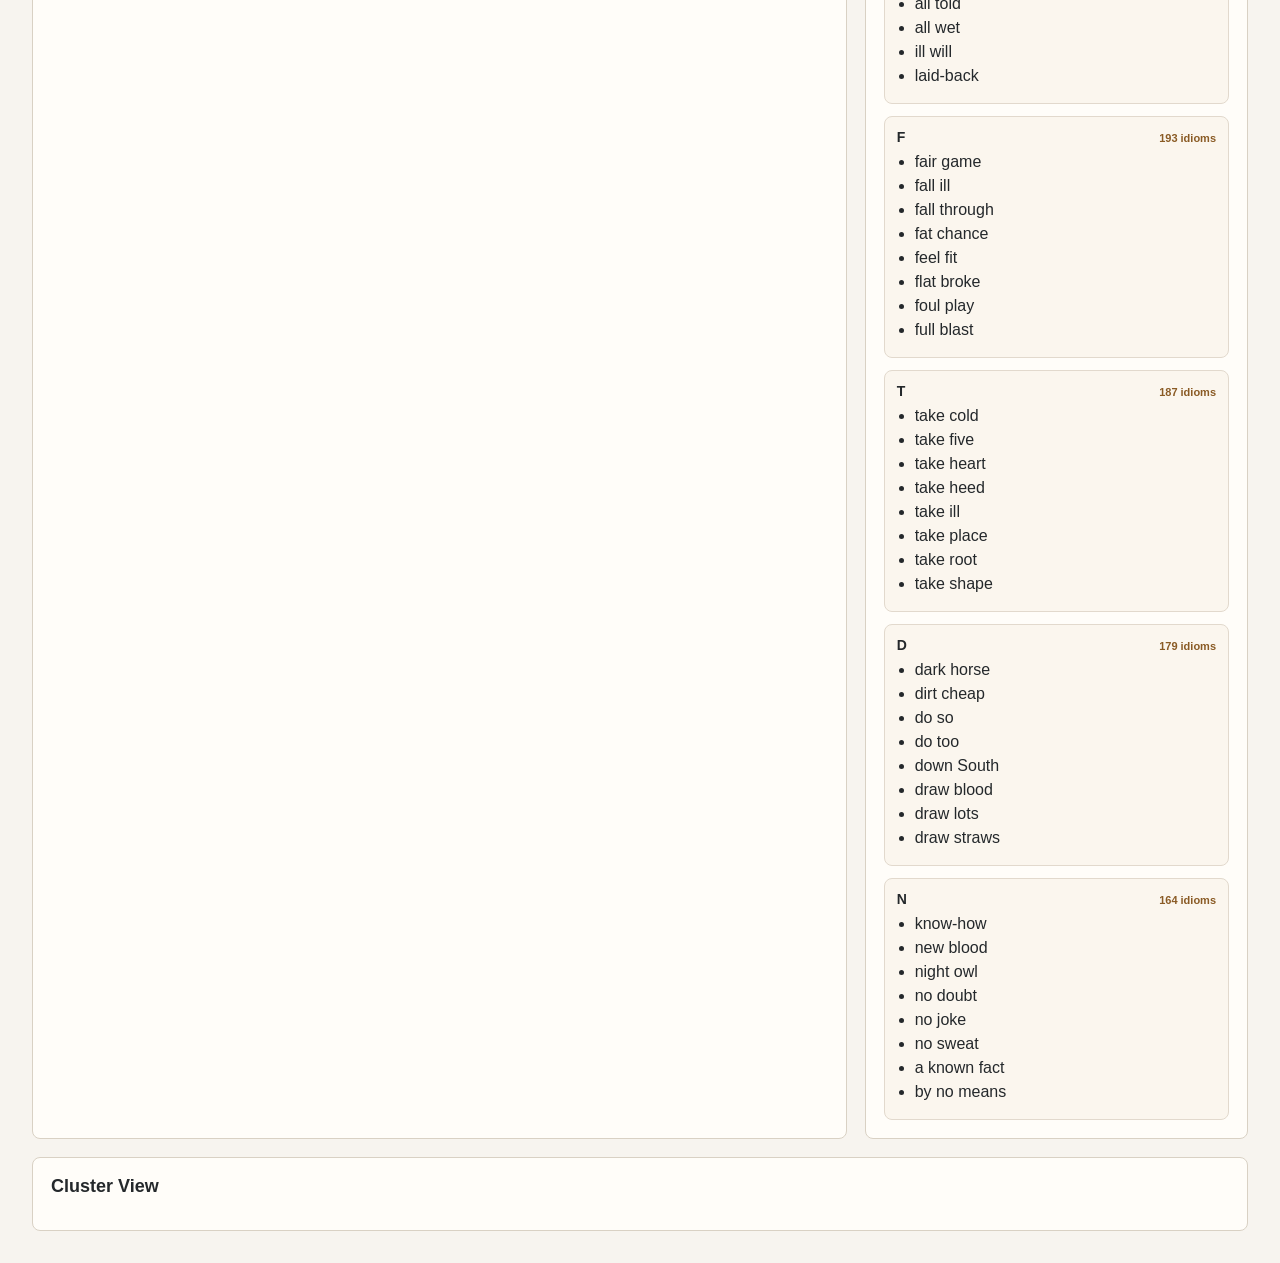
==== commit 8b6ea501: "rebuilt most of dash functionality" ====
--- a/docs/idiom-dictionary-network/index.html
+++ b/docs/idiom-dictionary-network/index.html
@@ -40,13 +40,49 @@
         <p class="help-intro">These labels are sound-based. Read the phoneme codes as compact pronunciation hints, then use the filters to compare idioms by how they sound.</p>
         <div class="help-tabs-shell">
           <div class="help-tabs" role="tablist" aria-label="Phonetics lessons">
-            <button id="help-tab-rhyme" class="help-tab help-tab-selected" type="button" role="tab" aria-selected="true" aria-controls="help-panel-rhyme" data-help-tab="rhyme">Rhyme Key</button>
+            <button id="help-tab-phonemes" class="help-tab help-tab-selected" type="button" role="tab" aria-selected="true" aria-controls="help-panel-phonemes" data-help-tab="phonemes">Phonemes</button>
+            <button id="help-tab-rhyme" class="help-tab" type="button" role="tab" aria-selected="false" aria-controls="help-panel-rhyme" data-help-tab="rhyme">Rhyme Key</button>
             <button id="help-tab-initials" class="help-tab" type="button" role="tab" aria-selected="false" aria-controls="help-panel-initials" data-help-tab="initials">Initials</button>
             <button id="help-tab-alliteration" class="help-tab" type="button" role="tab" aria-selected="false" aria-controls="help-panel-alliteration" data-help-tab="alliteration">Alliteration Floor</button>
             <button id="help-tab-stress" class="help-tab" type="button" role="tab" aria-selected="false" aria-controls="help-panel-stress" data-help-tab="stress">Stress</button>
-            <button id="help-tab-phonemes" class="help-tab" type="button" role="tab" aria-selected="false" aria-controls="help-panel-phonemes" data-help-tab="phonemes">Phonemes</button>
           </div>
-          <section id="help-panel-rhyme" class="help-tab-panel is-active" role="tabpanel" aria-labelledby="help-tab-rhyme" data-help-panel="rhyme">
+          <section id="help-panel-phonemes" class="help-tab-panel is-active" role="tabpanel" aria-labelledby="help-tab-phonemes" data-help-panel="phonemes">
+            <h3>Phoneme pronunciation guide</h3>
+            <p>Phonemes are the speech sounds behind each idiom. This app uses ARPABET codes: consonants are plain letters, and vowels usually end with a stress number.</p>
+            <p class="help-link-row"><a href="https://en.wikipedia.org/wiki/ARPABET" target="_blank" rel="noreferrer noopener">ARPABET on Wikipedia</a></p>
+            <div class="help-example"><span>Example</span><code>K AE1 T = cat</code><span>Phrase</span><strong>let the cat out of the bag</strong></div>
+            <div class="phoneme-guide">
+              <div class="phoneme-card"><code>AA</code><span>f<u>a</u>ther</span></div>
+              <div class="phoneme-card"><code>AE</code><span>c<u>a</u>t</span></div>
+              <div class="phoneme-card"><code>AH</code><span>str<u>u</u>t</span></div>
+              <div class="phoneme-card"><code>AO</code><span>th<u>ou</u>ght</span></div>
+              <div class="phoneme-card"><code>AW</code><span>c<u>ow</u></span></div>
+              <div class="phoneme-card"><code>AY</code><span>m<u>y</u></span></div>
+              <div class="phoneme-card"><code>EH</code><span>b<u>e</u>d</span></div>
+              <div class="phoneme-card"><code>ER</code><span>b<u>ir</u>d</span></div>
+              <div class="phoneme-card"><code>EY</code><span>d<u>ay</u></span></div>
+              <div class="phoneme-card"><code>IH</code><span>s<u>i</u>t</span></div>
+              <div class="phoneme-card"><code>IY</code><span>s<u>ee</u></span></div>
+              <div class="phoneme-card"><code>OW</code><span>g<u>o</u></span></div>
+              <div class="phoneme-card"><code>OY</code><span>b<u>oy</u></span></div>
+              <div class="phoneme-card"><code>UH</code><span>b<u>oo</u>k</span></div>
+              <div class="phoneme-card"><code>UW</code><span>t<u>oo</u></span></div>
+              <div class="phoneme-card"><code>CH</code><span><u>ch</u>air</span></div>
+              <div class="phoneme-card"><code>DH</code><span><u>th</u>is</span></div>
+              <div class="phoneme-card"><code>HH</code><span><u>h</u>at</span></div>
+              <div class="phoneme-card"><code>JH</code><span><u>j</u>am</span></div>
+              <div class="phoneme-card"><code>NG</code><span>si<u>ng</u></span></div>
+              <div class="phoneme-card"><code>SH</code><span><u>sh</u>oe</span></div>
+              <div class="phoneme-card"><code>TH</code><span><u>th</u>in</span></div>
+              <div class="phoneme-card"><code>ZH</code><span>mea<u>s</u>ure</span></div>
+            </div>
+            <ul>
+              <li>Stress numbers attach to vowels: 0 is unstressed, 1 is primary stress, and 2 is secondary stress.</li>
+              <li>Consonant codes such as B, K, L, M, P, S, T, and Z are read much like their letters.</li>
+              <li>Read a phrase left to right as sounds, not spelling: F OW1 N is phone.</li>
+            </ul>
+          </section>
+          <section id="help-panel-rhyme" class="help-tab-panel" role="tabpanel" aria-labelledby="help-tab-rhyme" data-help-panel="rhyme" hidden>
             <h3>Rhyme key</h3>
             <p>A rhyme key is the ending sound signature for the whole idiom. The app starts at the last stressed vowel and keeps every phoneme to the end.</p>
             <p class="help-link-row"><a href="https://en.wikipedia.org/wiki/Rhyme" target="_blank" rel="noreferrer noopener">Rhyme on Wikipedia</a></p>
@@ -90,42 +126,6 @@
               <li>Stress matters for rhyme because the rhyme key begins near the final stressed vowel.</li>
             </ul>
           </section>
-          <section id="help-panel-phonemes" class="help-tab-panel" role="tabpanel" aria-labelledby="help-tab-phonemes" data-help-panel="phonemes" hidden>
-            <h3>Phoneme pronunciation guide</h3>
-            <p>Phonemes are the speech sounds behind each idiom. This app uses ARPABET codes: consonants are plain letters, and vowels usually end with a stress number.</p>
-            <p class="help-link-row"><a href="https://en.wikipedia.org/wiki/ARPABET" target="_blank" rel="noreferrer noopener">ARPABET on Wikipedia</a></p>
-            <div class="help-example"><span>Example</span><code>K AE1 T = cat</code><span>Phrase</span><strong>let the cat out of the bag</strong></div>
-            <div class="phoneme-guide">
-              <div class="phoneme-card"><code>AA</code><span>f<u>a</u>ther</span></div>
-              <div class="phoneme-card"><code>AE</code><span>c<u>a</u>t</span></div>
-              <div class="phoneme-card"><code>AH</code><span>str<u>u</u>t or sof<u>a</u></span></div>
-              <div class="phoneme-card"><code>AO</code><span>th<u>ou</u>ght</span></div>
-              <div class="phoneme-card"><code>AW</code><span>c<u>ow</u></span></div>
-              <div class="phoneme-card"><code>AY</code><span>m<u>y</u></span></div>
-              <div class="phoneme-card"><code>EH</code><span>b<u>e</u>d</span></div>
-              <div class="phoneme-card"><code>ER</code><span>b<u>ir</u>d</span></div>
-              <div class="phoneme-card"><code>EY</code><span>d<u>ay</u></span></div>
-              <div class="phoneme-card"><code>IH</code><span>s<u>i</u>t</span></div>
-              <div class="phoneme-card"><code>IY</code><span>s<u>ee</u></span></div>
-              <div class="phoneme-card"><code>OW</code><span>g<u>o</u></span></div>
-              <div class="phoneme-card"><code>OY</code><span>b<u>oy</u></span></div>
-              <div class="phoneme-card"><code>UH</code><span>b<u>oo</u>k</span></div>
-              <div class="phoneme-card"><code>UW</code><span>t<u>oo</u></span></div>
-              <div class="phoneme-card"><code>CH</code><span><u>ch</u>air</span></div>
-              <div class="phoneme-card"><code>DH</code><span><u>th</u>is</span></div>
-              <div class="phoneme-card"><code>HH</code><span><u>h</u>at</span></div>
-              <div class="phoneme-card"><code>JH</code><span><u>j</u>am</span></div>
-              <div class="phoneme-card"><code>NG</code><span>si<u>ng</u></span></div>
-              <div class="phoneme-card"><code>SH</code><span><u>sh</u>oe</span></div>
-              <div class="phoneme-card"><code>TH</code><span><u>th</u>in</span></div>
-              <div class="phoneme-card"><code>ZH</code><span>mea<u>s</u>ure</span></div>
-            </div>
-            <ul>
-              <li>Stress numbers attach to vowels: 0 is unstressed, 1 is primary stress, and 2 is secondary stress.</li>
-              <li>Consonant codes such as B, K, L, M, P, S, T, and Z are read much like their letters.</li>
-              <li>Read a phrase left to right as sounds, not spelling: F OW1 N is phone.</li>
-            </ul>
-          </section>
         </div>
       </div>
     </div>
--- a/docs/idiom-dictionary-network/assets/static.css
+++ b/docs/idiom-dictionary-network/assets/static.css
@@ -25,6 +25,7 @@
 
 .static-controls input[type="range"] {
   width: 100%;
+  padding: 0;
 }
 
 /* --- Data Table --- */
@@ -51,6 +52,50 @@
 
 .static-table th:hover {
   background: #e6ddd0;
+}
+
+.filter-row th {
+  padding: 4px;
+  background: #fbf6ee;
+}
+
+.col-filter-wrap {
+  position: relative;
+  display: block;
+}
+
+.col-filter {
+  width: 100%;
+  box-sizing: border-box;
+  padding: 4px 20px 4px 6px;
+  border: 1px solid #c8bfb2;
+  border-radius: 4px;
+  font-size: 11px;
+  background: #fff;
+  color: var(--ink);
+}
+
+.col-filter-clear {
+  position: absolute;
+  right: 4px;
+  top: 50%;
+  transform: translateY(-50%);
+  width: 16px;
+  height: 16px;
+  padding: 0;
+  border: none;
+  background: transparent;
+  color: #9a9490;
+  font-size: 14px;
+  line-height: 1;
+  cursor: pointer;
+  display: flex;
+  align-items: center;
+  justify-content: center;
+}
+
+.col-filter-clear:hover {
+  color: #3f4748;
 }
 
 .sort-indicator {
@@ -186,6 +231,12 @@
   transform: translateX(-0.5px);
 }
 
+.range-slider-tick.minor-tick {
+  height: 75%;
+  top: 12.5%;
+  background: #a59f9b;
+}
+
 .range-slider-tick-label {
   position: absolute;
   top: 10px;
@@ -238,6 +289,7 @@
   pointer-events: auto;
   position: relative;
   z-index: 1;
+  margin-top: -9px;
 }
 
 .range-slider input[type="range"]::-moz-range-thumb {
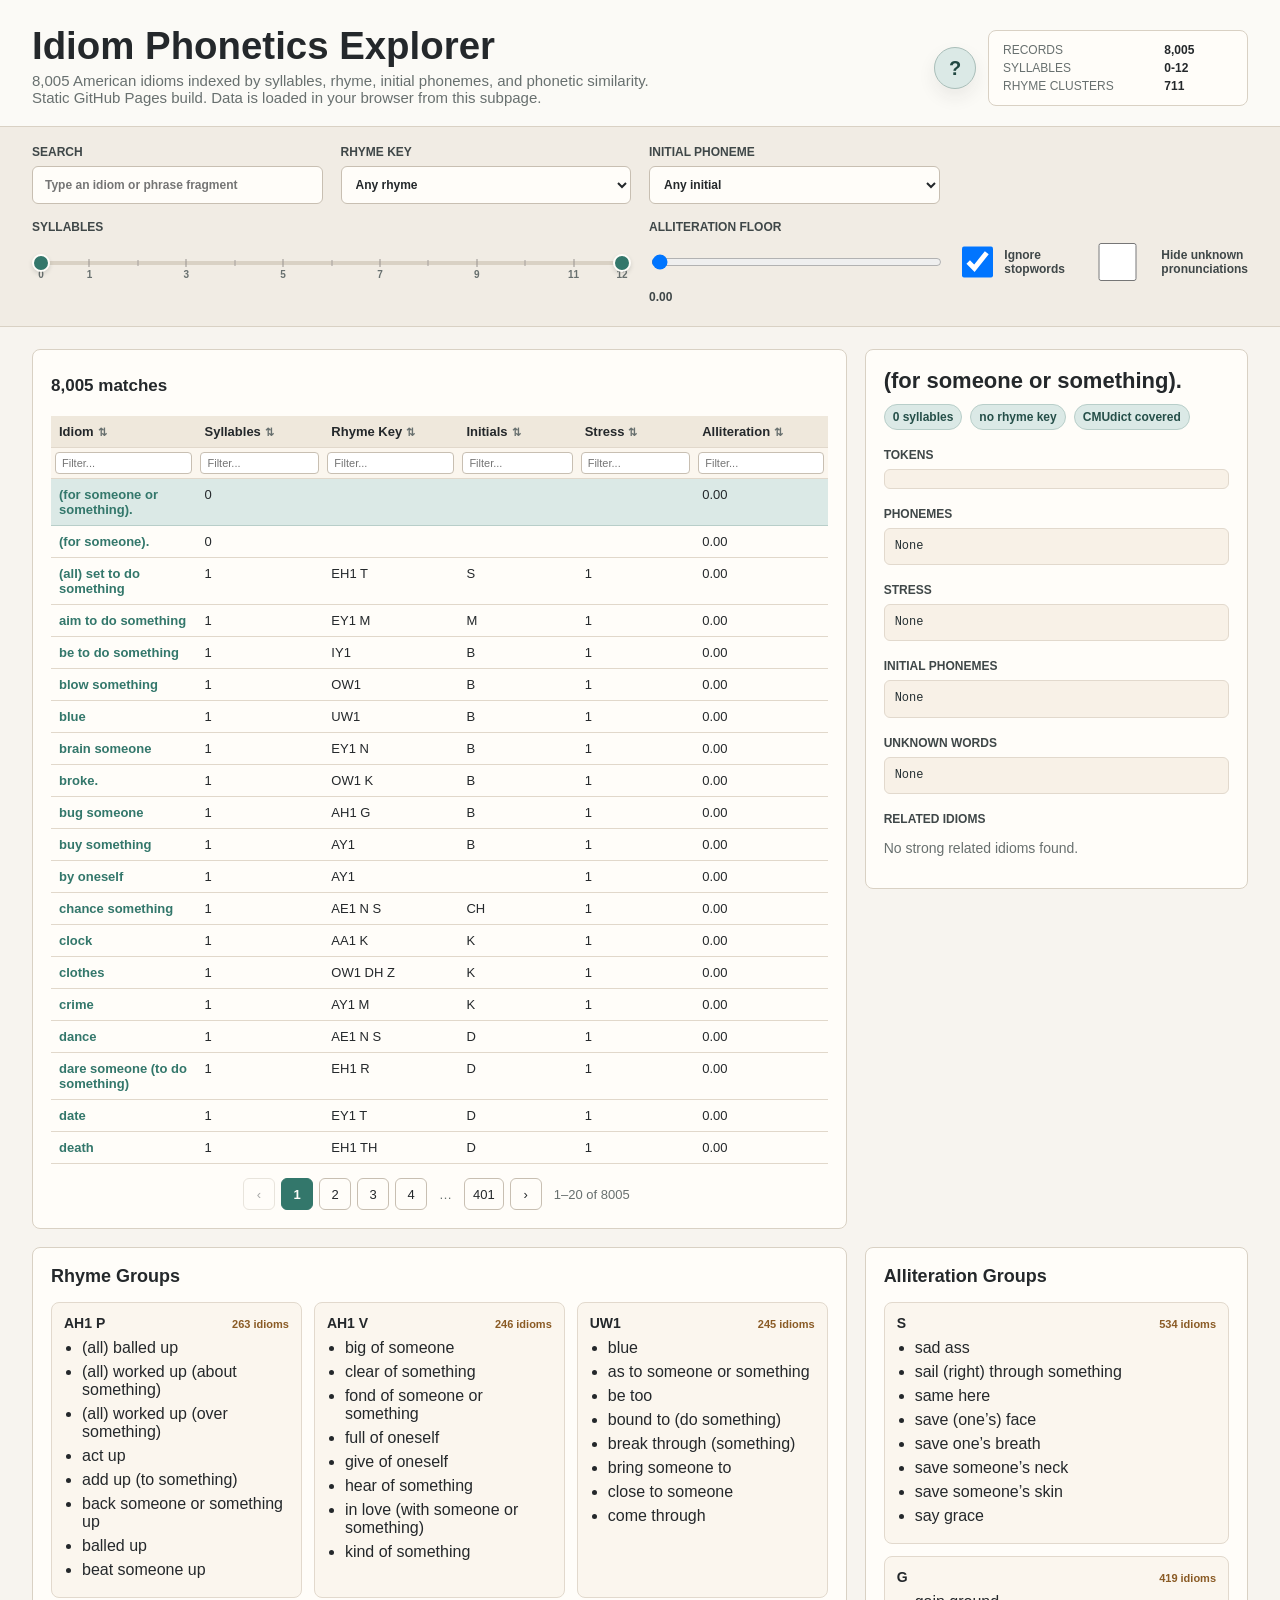
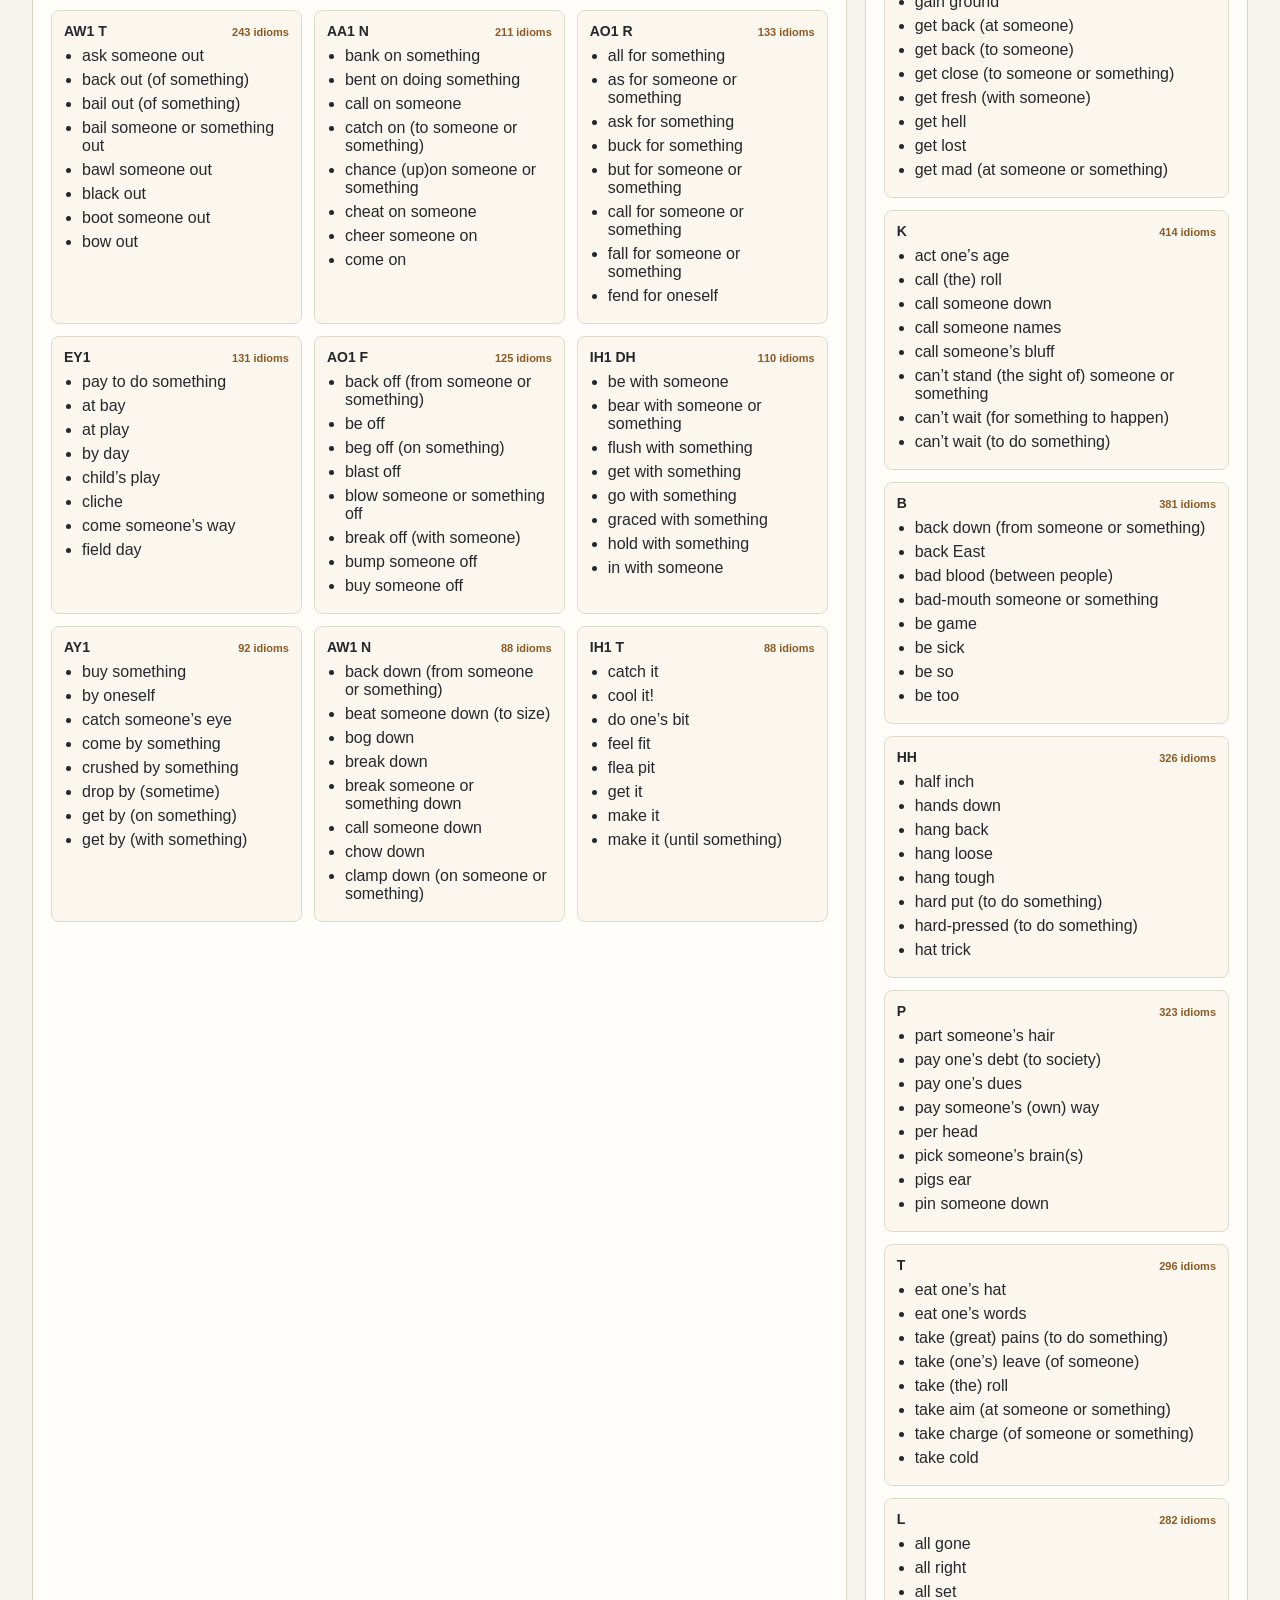
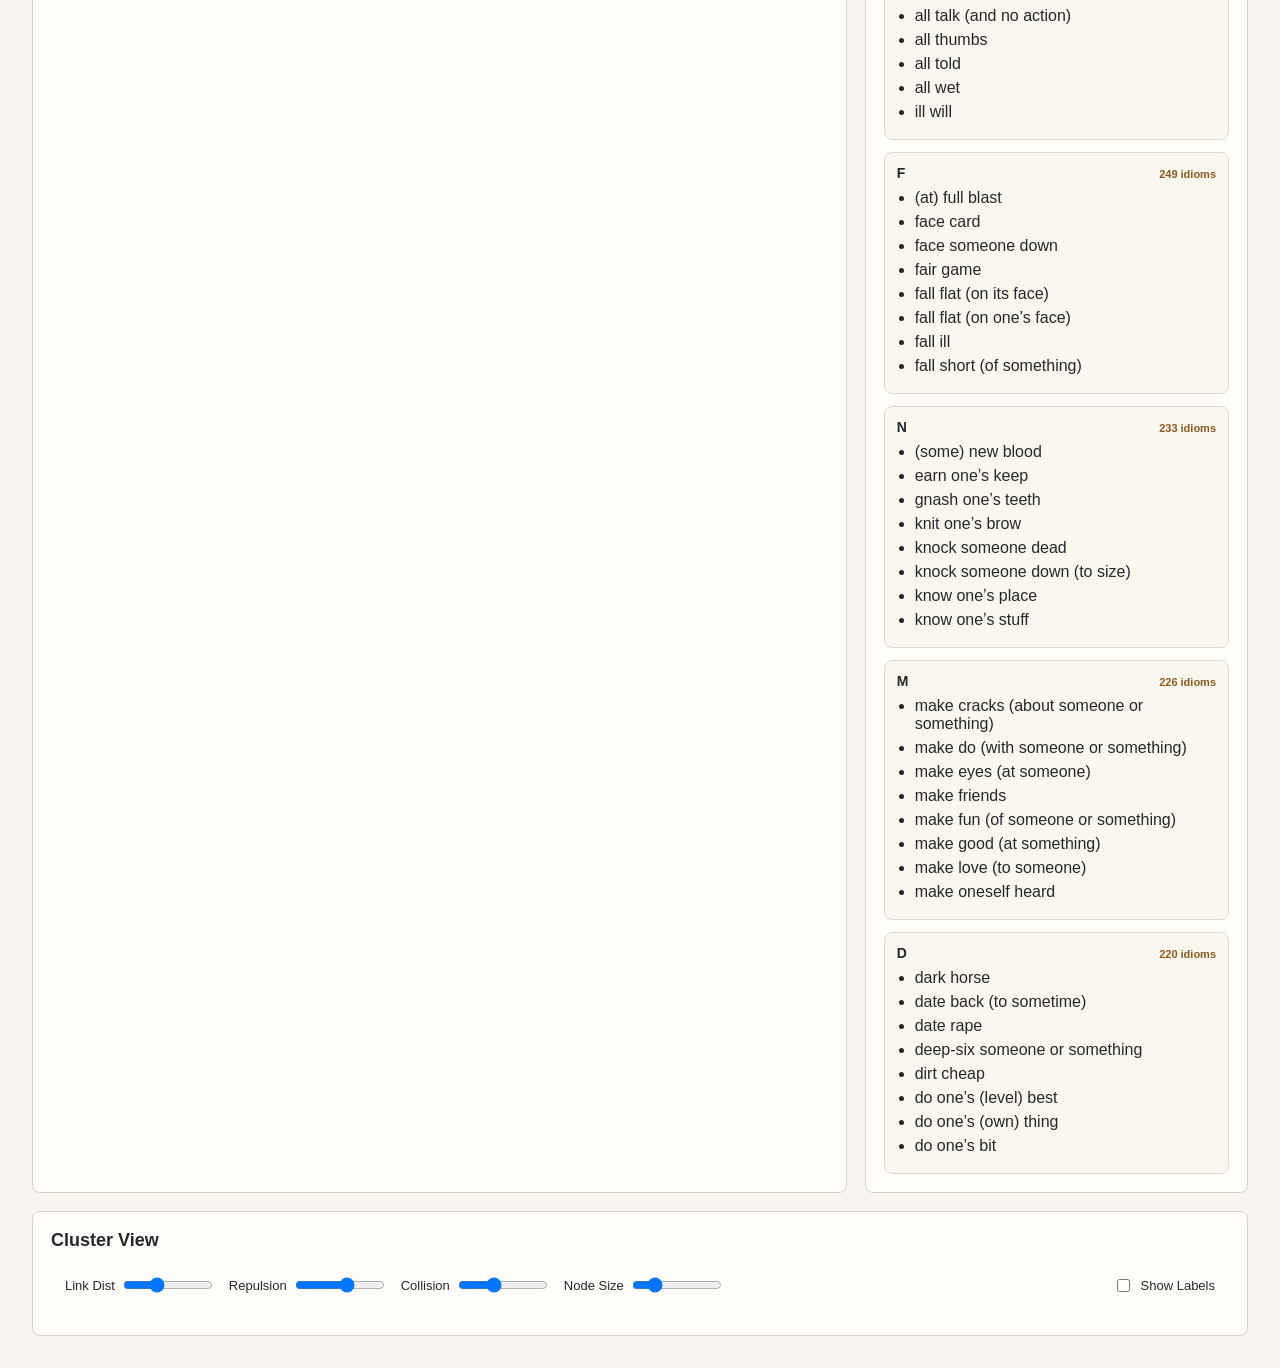
==== commit b1571864: "added a new wordset; fixed casing inconsistency; added wildcards to filters" ====
--- a/docs/idiom-dictionary-network/index.html
+++ b/docs/idiom-dictionary-network/index.html
@@ -4,7 +4,7 @@
   <meta charset="utf-8">
   <meta name="viewport" content="width=device-width, initial-scale=1">
   <title>Idiom Phonetics Explorer</title>
-  <meta name="description" content="Explore 7,389 American idioms by syllable count, rhyme, alliteration, stress patterns, and phonetic similarity.">
+  <meta name="description" content="Explore 8,005 American idioms by syllable count, rhyme, alliteration, stress patterns, and phonetic similarity.">
   <link rel="stylesheet" href="./assets/styles.css">
   <link rel="stylesheet" href="./assets/static.css">
   <script src="https://d3js.org/d3.v7.min.js"></script>
@@ -14,15 +14,15 @@
     <header class="masthead">
       <div class="masthead-copy">
         <h1>Idiom Phonetics Explorer</h1>
-        <p>7,389 American idioms indexed by syllables, rhyme, initial phonemes, and phonetic similarity.</p>
+        <p>8,005 American idioms indexed by syllables, rhyme, initial phonemes, and phonetic similarity.</p>
         <p class="static-note">Static GitHub Pages build. Data is loaded in your browser from this subpage.</p>
       </div>
       <div class="masthead-tools">
         <button id="help-open" class="help-button" type="button" title="Open phonetics guide" aria-label="Open phonetics guide" aria-haspopup="dialog" aria-expanded="false">?</button>
         <div class="dataset-meta">
-          <span>Records</span><strong>7,389</strong>
-          <span>Syllables</span><strong>1-17</strong>
-          <span>Rhyme clusters</span><strong>620</strong>
+          <span>Records</span><strong>8,005</strong>
+          <span>Syllables</span><strong>0-12</strong>
+          <span>Rhyme clusters</span><strong>711</strong>
         </div>
       </div>
     </header>
@@ -45,6 +45,7 @@
             <button id="help-tab-initials" class="help-tab" type="button" role="tab" aria-selected="false" aria-controls="help-panel-initials" data-help-tab="initials">Initials</button>
             <button id="help-tab-alliteration" class="help-tab" type="button" role="tab" aria-selected="false" aria-controls="help-panel-alliteration" data-help-tab="alliteration">Alliteration Floor</button>
             <button id="help-tab-stress" class="help-tab" type="button" role="tab" aria-selected="false" aria-controls="help-panel-stress" data-help-tab="stress">Stress</button>
+            <button id="help-tab-cleaning" class="help-tab" type="button" role="tab" aria-selected="false" aria-controls="help-panel-cleaning" data-help-tab="cleaning">Data Cleaning</button>
           </div>
           <section id="help-panel-phonemes" class="help-tab-panel is-active" role="tabpanel" aria-labelledby="help-tab-phonemes" data-help-panel="phonemes">
             <h3>Phoneme pronunciation guide</h3>
@@ -126,6 +127,16 @@
               <li>Stress matters for rhyme because the rhyme key begins near the final stressed vowel.</li>
             </ul>
           </section>
+          <section id="help-panel-cleaning" class="help-tab-panel" role="tabpanel" aria-labelledby="help-tab-cleaning" data-help-panel="cleaning" hidden>
+            <h3>Data Cleaning</h3>
+            <p>To improve phonetic groupings, the system automatically strips dictionary placeholder phrases during its sound analysis (but leaves them in the display names).</p>
+            <ul>
+              <li><strong>Parentheticals:</strong> Anything enclosed in parentheses (e.g., <code>(oneself)</code>) is removed.</li>
+              <li><strong>Exact Matches:</strong> Phrases like <code>someone or something</code>, <code>doing something</code>, and <code>someone's</code> are removed.</li>
+              <li><strong>Trailing "something":</strong> If <code>something</code> appears at the very end of an idiom, it is removed.</li>
+              <li><strong>Prepositions:</strong> Prepositions attached to placeholders (like the <code>with</code> in <code>with someone or something</code>) are preserved to maintain the core phrasal verb.</li>
+            </ul>
+          </section>
         </div>
       </div>
     </div>
@@ -134,7 +145,7 @@
       <label><span>Search</span><input id="search" type="text" placeholder="Type an idiom or phrase fragment"></label>
       <label><span>Rhyme Key</span><select id="rhyme-key"><option value="">Any rhyme</option></select></label>
       <label><span>Initial Phoneme</span><select id="initial-phone"><option value="">Any initial</option></select></label>
-      <label class="syllable-range-control"><span>Syllables</span><div class="range-slider" data-min="1" data-max="17"><div id="syllable-range-track" class="range-slider-track" style="--range-start:0%;--range-end:100%"></div><div id="syllable-range-ticks" class="range-slider-ticks"></div><input id="min-syllables" type="range" min="1" max="17" step="1" value="1" aria-label="Minimum syllables"><input id="max-syllables" type="range" min="1" max="17" step="1" value="17" aria-label="Maximum syllables"></div></label>
+      <label class="syllable-range-control"><span>Syllables</span><div class="range-slider" data-min="0" data-max="12"><div id="syllable-range-track" class="range-slider-track" style="--range-start:0%;--range-end:100%"></div><div id="syllable-range-ticks" class="range-slider-ticks"></div><input id="min-syllables" type="range" min="0" max="12" step="1" value="0" aria-label="Minimum syllables"><input id="max-syllables" type="range" min="0" max="12" step="1" value="12" aria-label="Maximum syllables"></div></label>
       <label><span>Alliteration Floor</span><input id="alliteration" type="range" min="0" max="1" step="0.05" value="0"><strong id="alliteration-value">0.00</strong></label>
       <div class="checklist">
         <label><input id="ignore-stopwords" type="checkbox" checked> Ignore stopwords</label>
@@ -158,6 +169,28 @@
       </section>
       <section class="panel graph-panel">
         <h2>Cluster View</h2>
+        <div class="graph-controls">
+          <label title="Distance between connected nodes">
+            <span>Link Dist</span>
+            <input id="force-link" type="range" min="10" max="150" value="60">
+          </label>
+          <label title="How strongly nodes repel each other">
+            <span>Repulsion</span>
+            <input id="force-charge" type="range" min="-200" max="0" value="-80">
+          </label>
+          <label title="Minimum space between nodes">
+            <span>Collision</span>
+            <input id="force-collide" type="range" min="1" max="30" value="12">
+          </label>
+          <label title="Base size multiplier for nodes">
+            <span>Node Size</span>
+            <input id="node-size" type="range" min="0.5" max="3" step="0.1" value="1">
+          </label>
+          <label class="toggle-label" title="Show idiom text inside nodes">
+            <input id="show-labels" type="checkbox">
+            <span>Show Labels</span>
+          </label>
+        </div>
         <div id="cluster-graph" style="position:relative"></div>
       </section>
     </main>
--- a/docs/idiom-dictionary-network/assets/static.css
+++ b/docs/idiom-dictionary-network/assets/static.css
@@ -303,10 +303,50 @@
   pointer-events: auto;
 }
 
+/* --- D3 Network Graph Controls --- */
+.graph-controls {
+  display: flex;
+  flex-wrap: wrap;
+  gap: 16px;
+  align-items: center;
+  margin-bottom: 12px;
+  padding: 10px 14px;
+  background: var(--bg);
+  border: 1px solid var(--border);
+  border-radius: 6px;
+  font-size: 13px;
+}
+
+.graph-controls label {
+  display: flex;
+  align-items: center;
+  gap: 8px;
+  cursor: pointer;
+}
+
+.graph-controls input[type="range"] {
+  width: 90px;
+  margin: 0;
+}
+
+.graph-controls .toggle-label {
+  margin-left: auto;
+  font-weight: 500;
+}
+
 /* --- D3 Network Graph --- */
 .network-graph {
   width: 100%;
   height: 520px;
+}
+
+.network-graph .node-label {
+  font-size: 10px;
+  fill: #fff;
+  pointer-events: none;
+  text-anchor: middle;
+  dominant-baseline: central;
+  text-shadow: 0 1px 2px rgba(0, 0, 0, 0.8);
 }
 
 .network-graph .link {
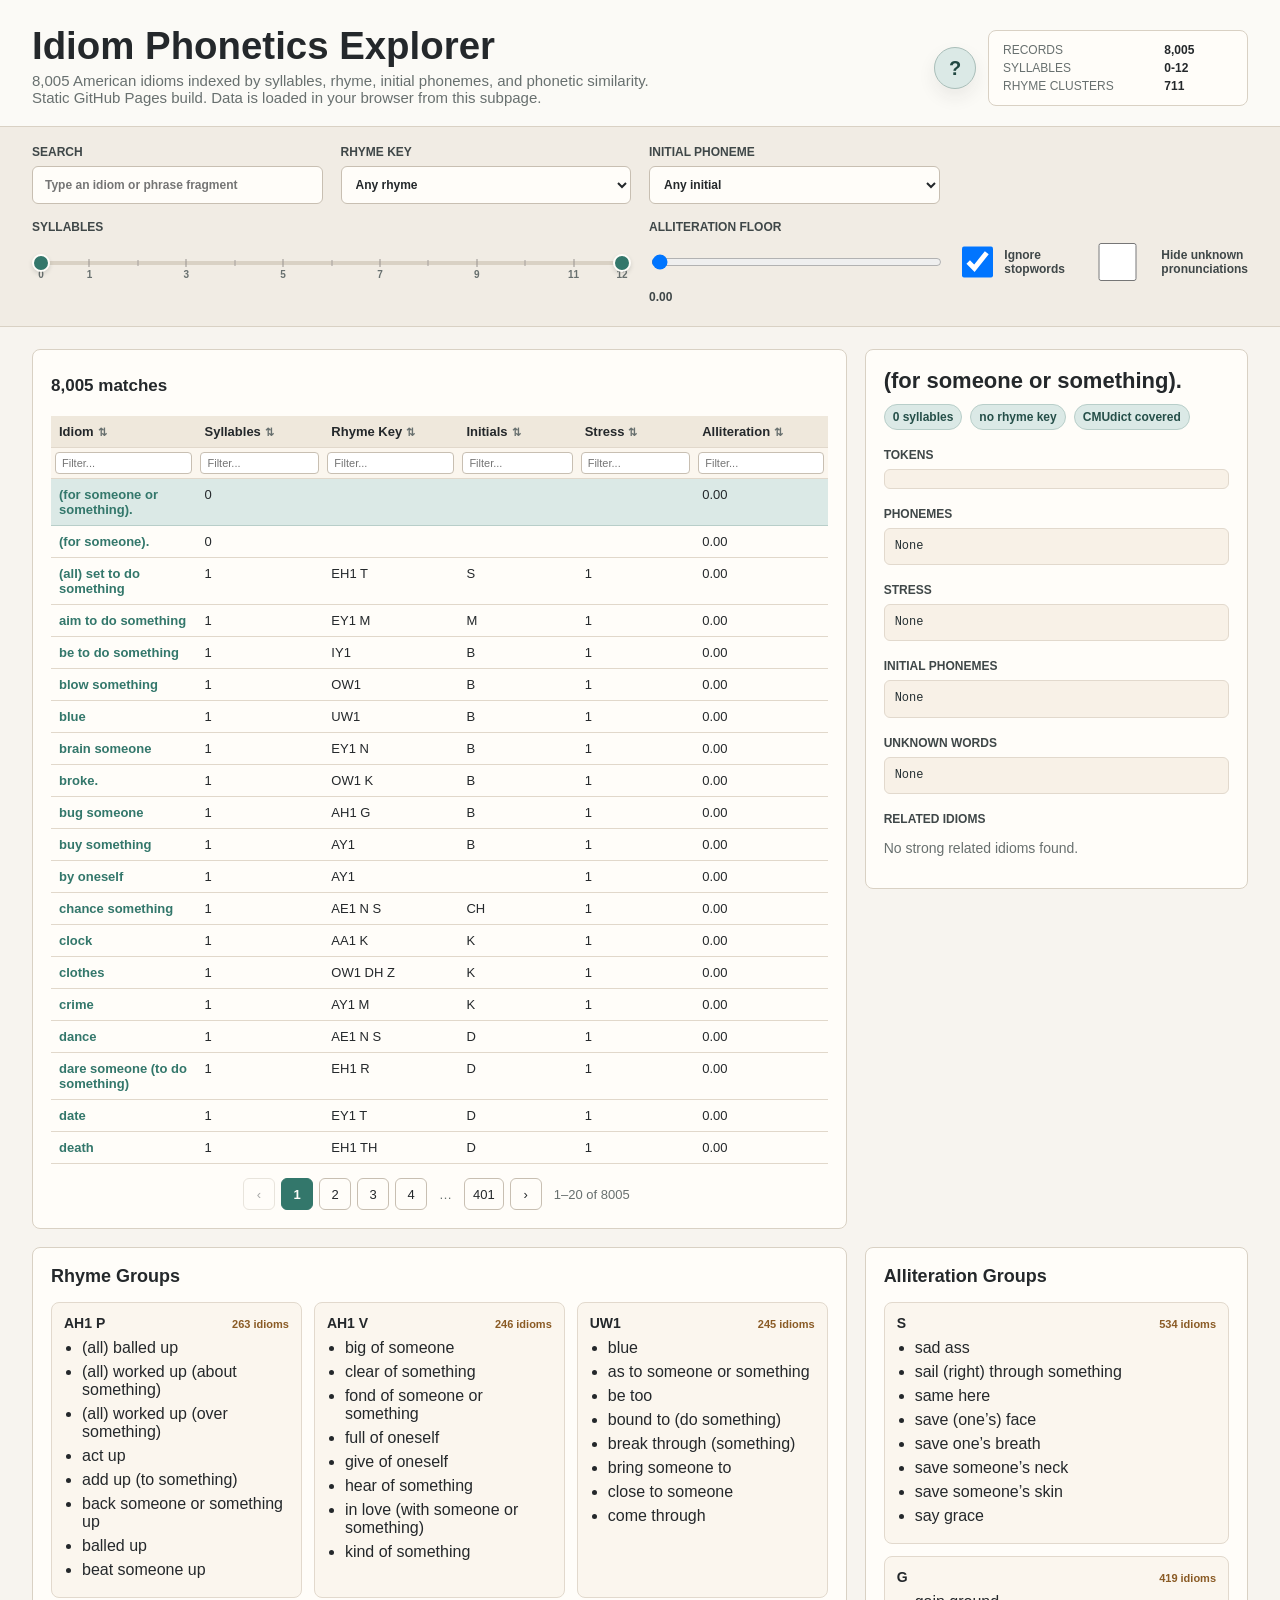
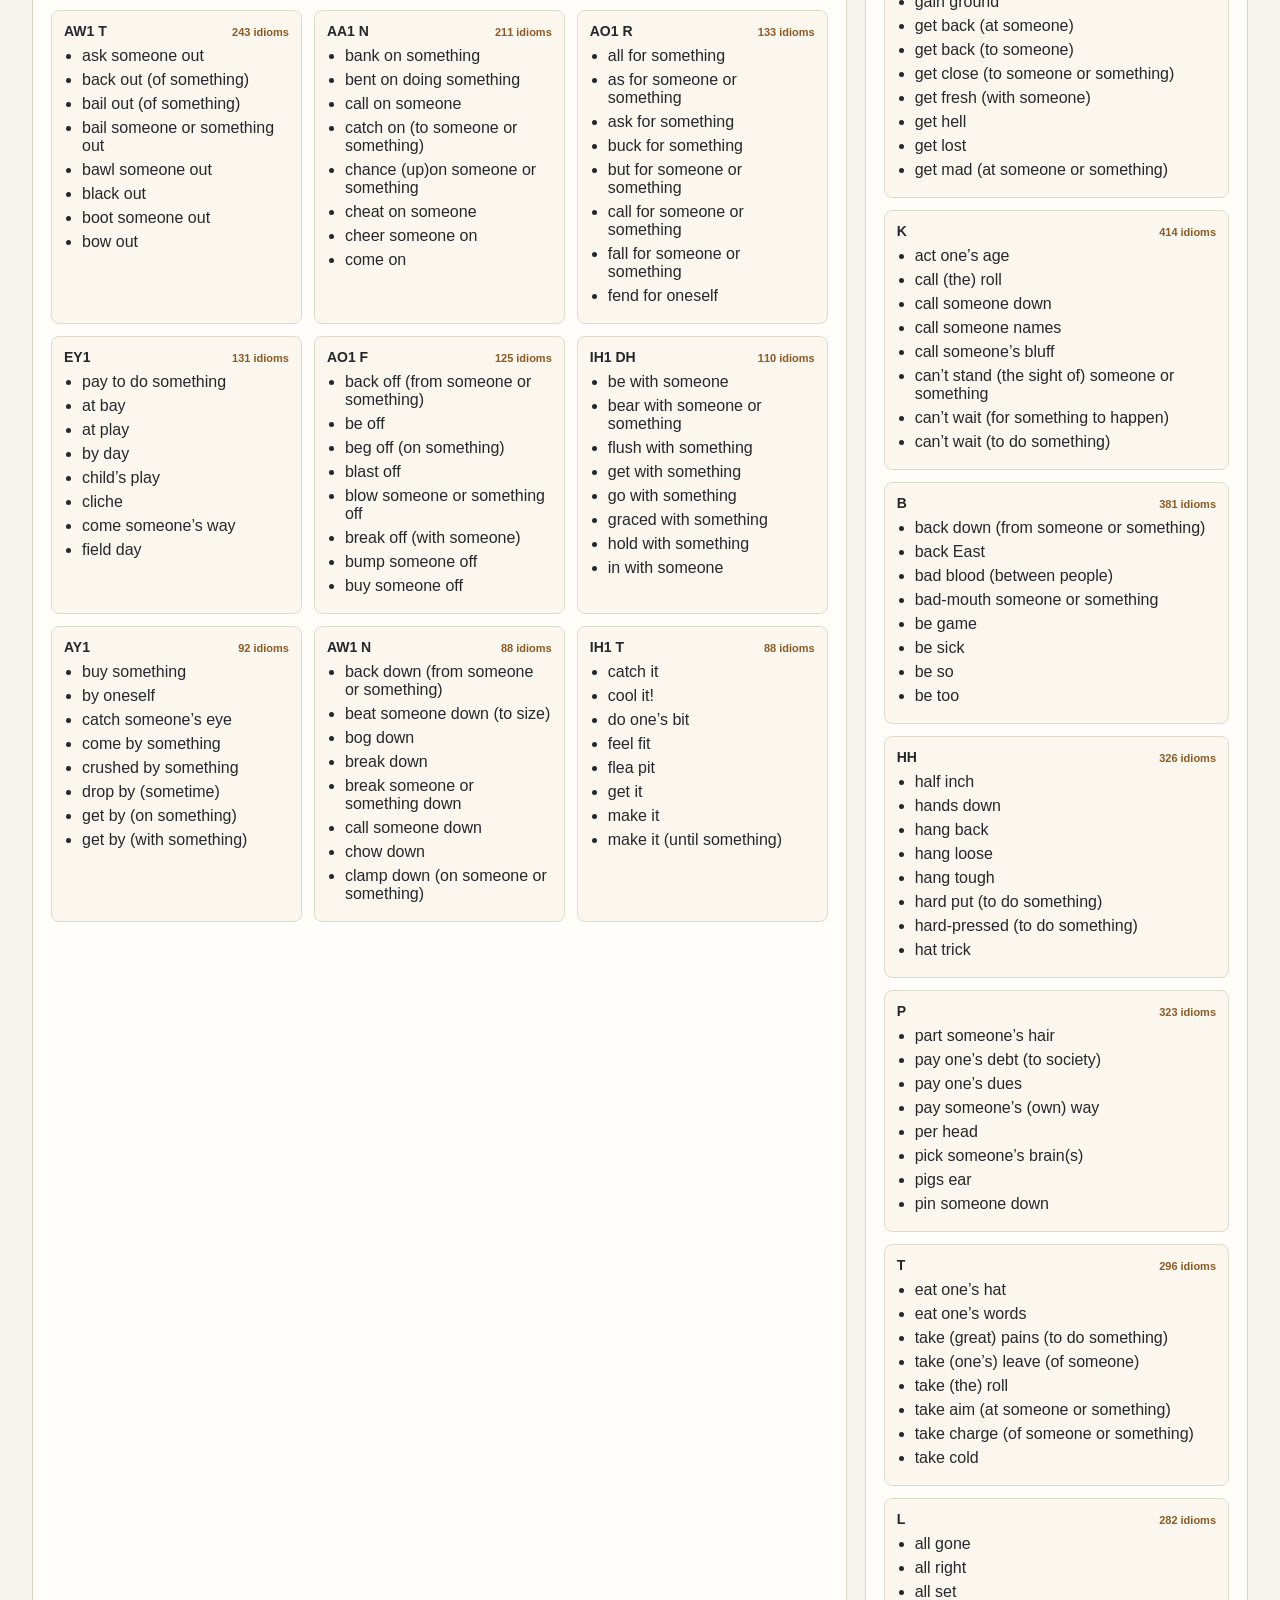
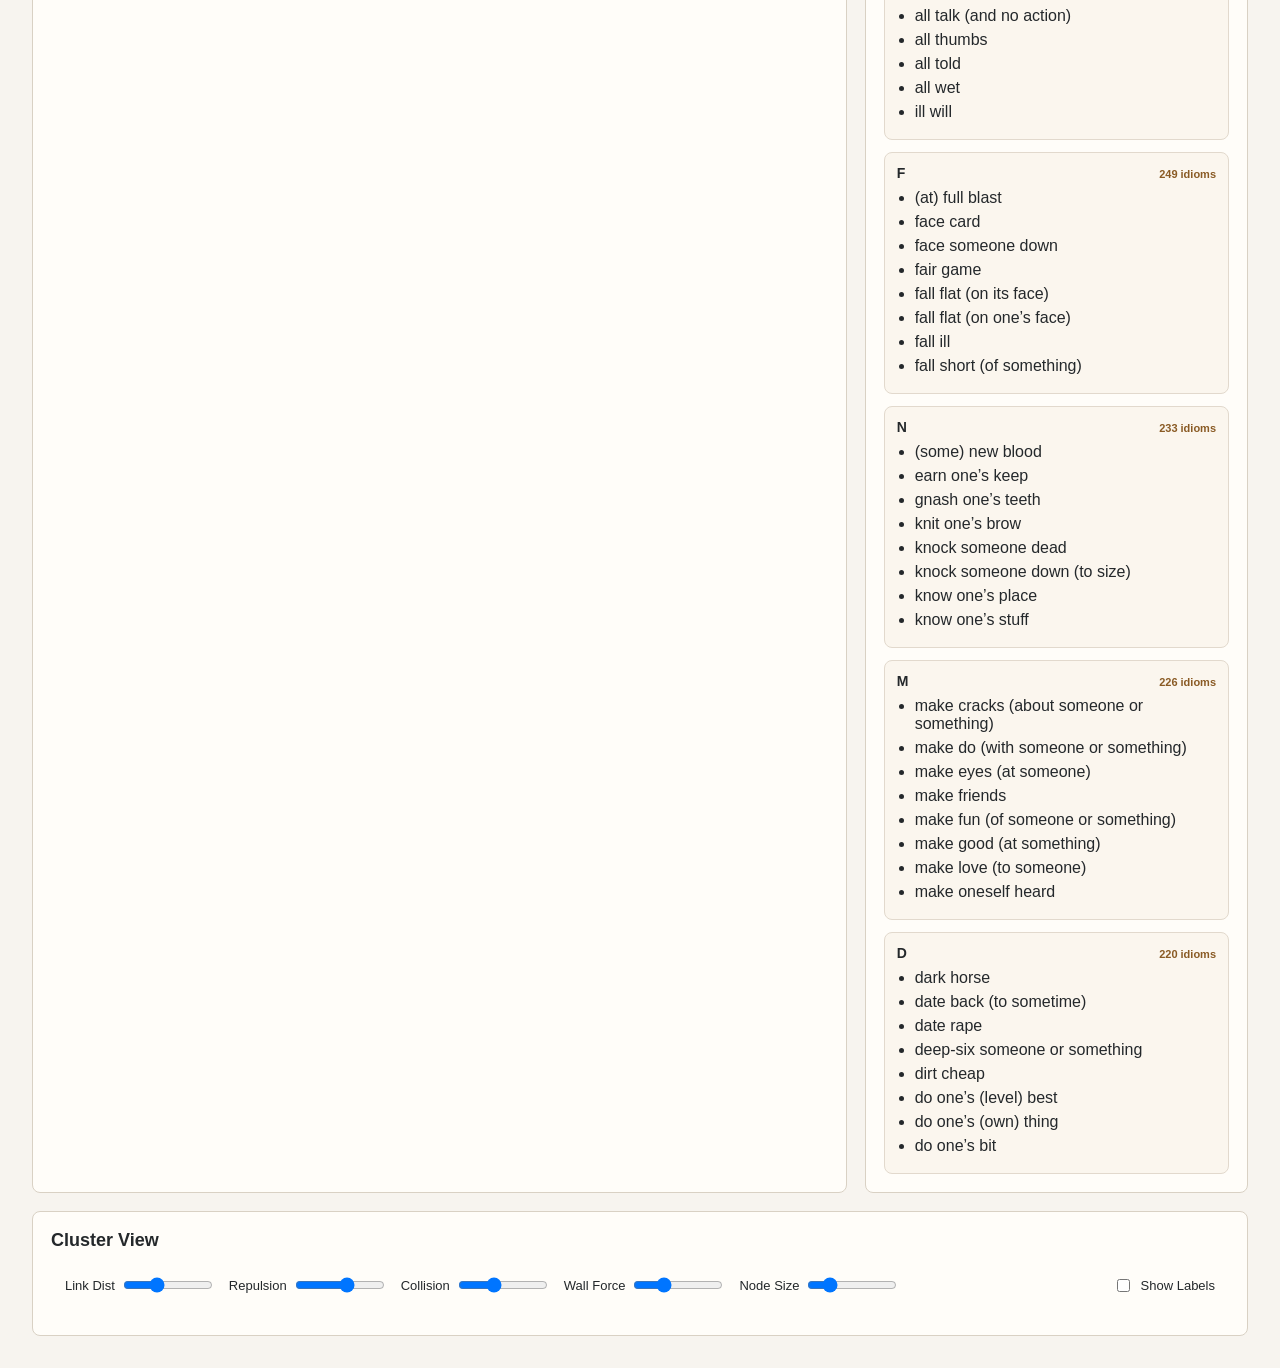
==== commit 4ec09d75: "minor readability changes to network graph: legend + separate lines for types of connections which c" ====
--- a/docs/idiom-dictionary-network/index.html
+++ b/docs/idiom-dictionary-network/index.html
@@ -182,6 +182,10 @@
             <span>Collision</span>
             <input id="force-collide" type="range" min="1" max="30" value="12">
           </label>
+          <label title="How strongly nodes are pushed away from the edges of the view">
+            <span>Wall Force</span>
+            <input id="force-wall" type="range" min="0" max="200" value="60">
+          </label>
           <label title="Base size multiplier for nodes">
             <span>Node Size</span>
             <input id="node-size" type="range" min="0.5" max="3" step="0.1" value="1">
--- a/docs/idiom-dictionary-network/assets/static.css
+++ b/docs/idiom-dictionary-network/assets/static.css
@@ -340,56 +340,106 @@
   height: 520px;
 }
 
+/* Node labels */
 .network-graph .node-label {
   font-size: 10px;
   fill: #fff;
   pointer-events: none;
   text-anchor: middle;
   dominant-baseline: central;
-  text-shadow: 0 1px 2px rgba(0, 0, 0, 0.8);
-}
-
+  paint-order: stroke;
+  stroke: rgba(0,0,0,0.7);
+  stroke-width: 3px;
+  stroke-linejoin: round;
+}
+
+/* Links — base */
 .network-graph .link {
-  stroke: #a9a29a;
-  stroke-width: 1;
-  stroke-opacity: 0.6;
-}
-
+  fill: none;
+  transition: stroke-opacity 0.18s, stroke-width 0.18s;
+}
+.network-graph .link-rhyme {
+  stroke: #e07b54;       /* warm coral — rhyme = tighter semantic match */
+}
+.network-graph .link-phonetic {
+  stroke: #7ea8c4;       /* cool slate-blue — looser phonetic similarity */
+  stroke-dasharray: 4 3;
+}
+
+/* Hover dimming */
+.network-graph .link-dimmed {
+  stroke-opacity: 0.05 !important;
+}
+.network-graph .link-focus {
+  stroke-opacity: 1 !important;
+  stroke-width: 2.5px !important;
+}
+
+/* Nodes */
+.network-graph .node circle {
+  stroke: rgba(255,255,255,0.25);
+  stroke-width: 1.5px;
+  transition: stroke 0.15s, stroke-width 0.15s, filter 0.15s, opacity 0.18s;
+}
 .network-graph .node {
-  stroke: #2f3437;
-  stroke-width: 1;
-  cursor: pointer;
-}
-
-.network-graph .node:hover {
-  stroke-width: 2;
-  stroke: var(--accent);
-}
-
+  cursor: pointer;
+}
+.network-graph .node-dimmed circle {
+  opacity: 0.12;
+}
+.network-graph .node-focus circle {
+  stroke: #fff;
+  stroke-width: 2.5px;
+  filter: url(#glow);
+}
+.network-graph .node-neighbour circle {
+  stroke: rgba(255,255,255,0.7);
+  stroke-width: 2px;
+}
+
+/* Legend */
+.network-graph .graph-legend .legend-label {
+  font-size: 11px;
+  fill: var(--ink, #3a3530);
+  dominant-baseline: auto;
+}
+
+/* Tooltip */
 .graph-tooltip {
   position: absolute;
   pointer-events: none;
-  padding: 8px 10px;
-  border: 1px solid #c8bfb2;
-  border-radius: 6px;
-  background: var(--panel);
-  box-shadow: 0 4px 14px rgba(36, 40, 43, 0.15);
+  padding: 9px 12px;
+  border: 1px solid rgba(200,191,178,0.6);
+  border-radius: 8px;
+  background: var(--panel, #faf6f0);
+  box-shadow: 0 6px 20px rgba(36,40,43,0.18);
   font-size: 12px;
-  line-height: 1.4;
-  max-width: 280px;
+  line-height: 1.5;
+  max-width: 260px;
   opacity: 0;
-  transition: opacity 0.15s;
+  transition: opacity 0.12s;
   z-index: 10;
 }
-
-.graph-tooltip.visible {
-  opacity: 1;
-}
-
+.graph-tooltip.visible { opacity: 1; }
 .graph-tooltip strong {
   display: block;
-  margin-bottom: 3px;
-  font-size: 13px;
+  margin-bottom: 4px;
+  font-size: 13px;
+  color: var(--ink, #3a3530);
+}
+.graph-tooltip .tip-meta {
+  display: block;
+  color: var(--muted, #7a7168);
+  font-size: 11px;
+}
+.graph-tooltip .tip-conn {
+  display: inline-block;
+  margin-top: 5px;
+  padding: 2px 7px;
+  border-radius: 10px;
+  background: rgba(0,0,0,0.07);
+  font-size: 11px;
+  font-weight: 500;
 }
 
 .graph-empty {
